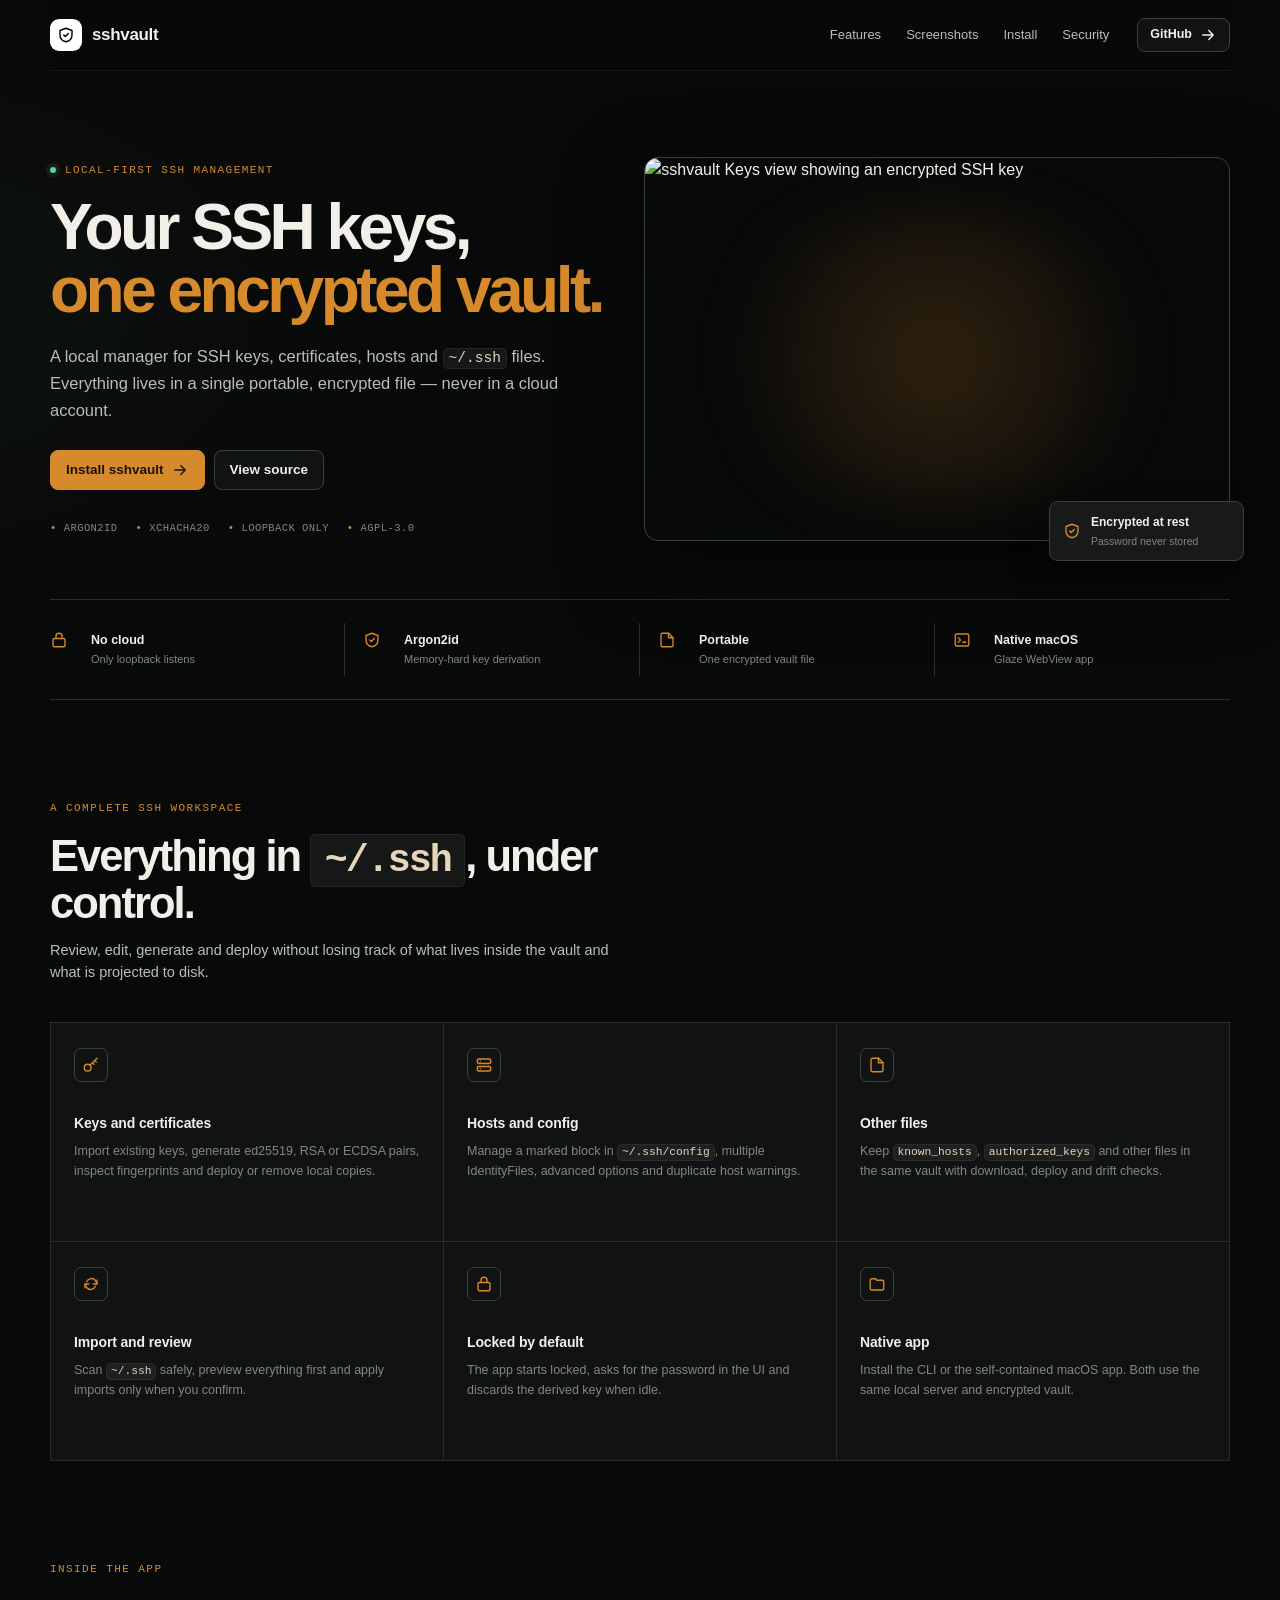
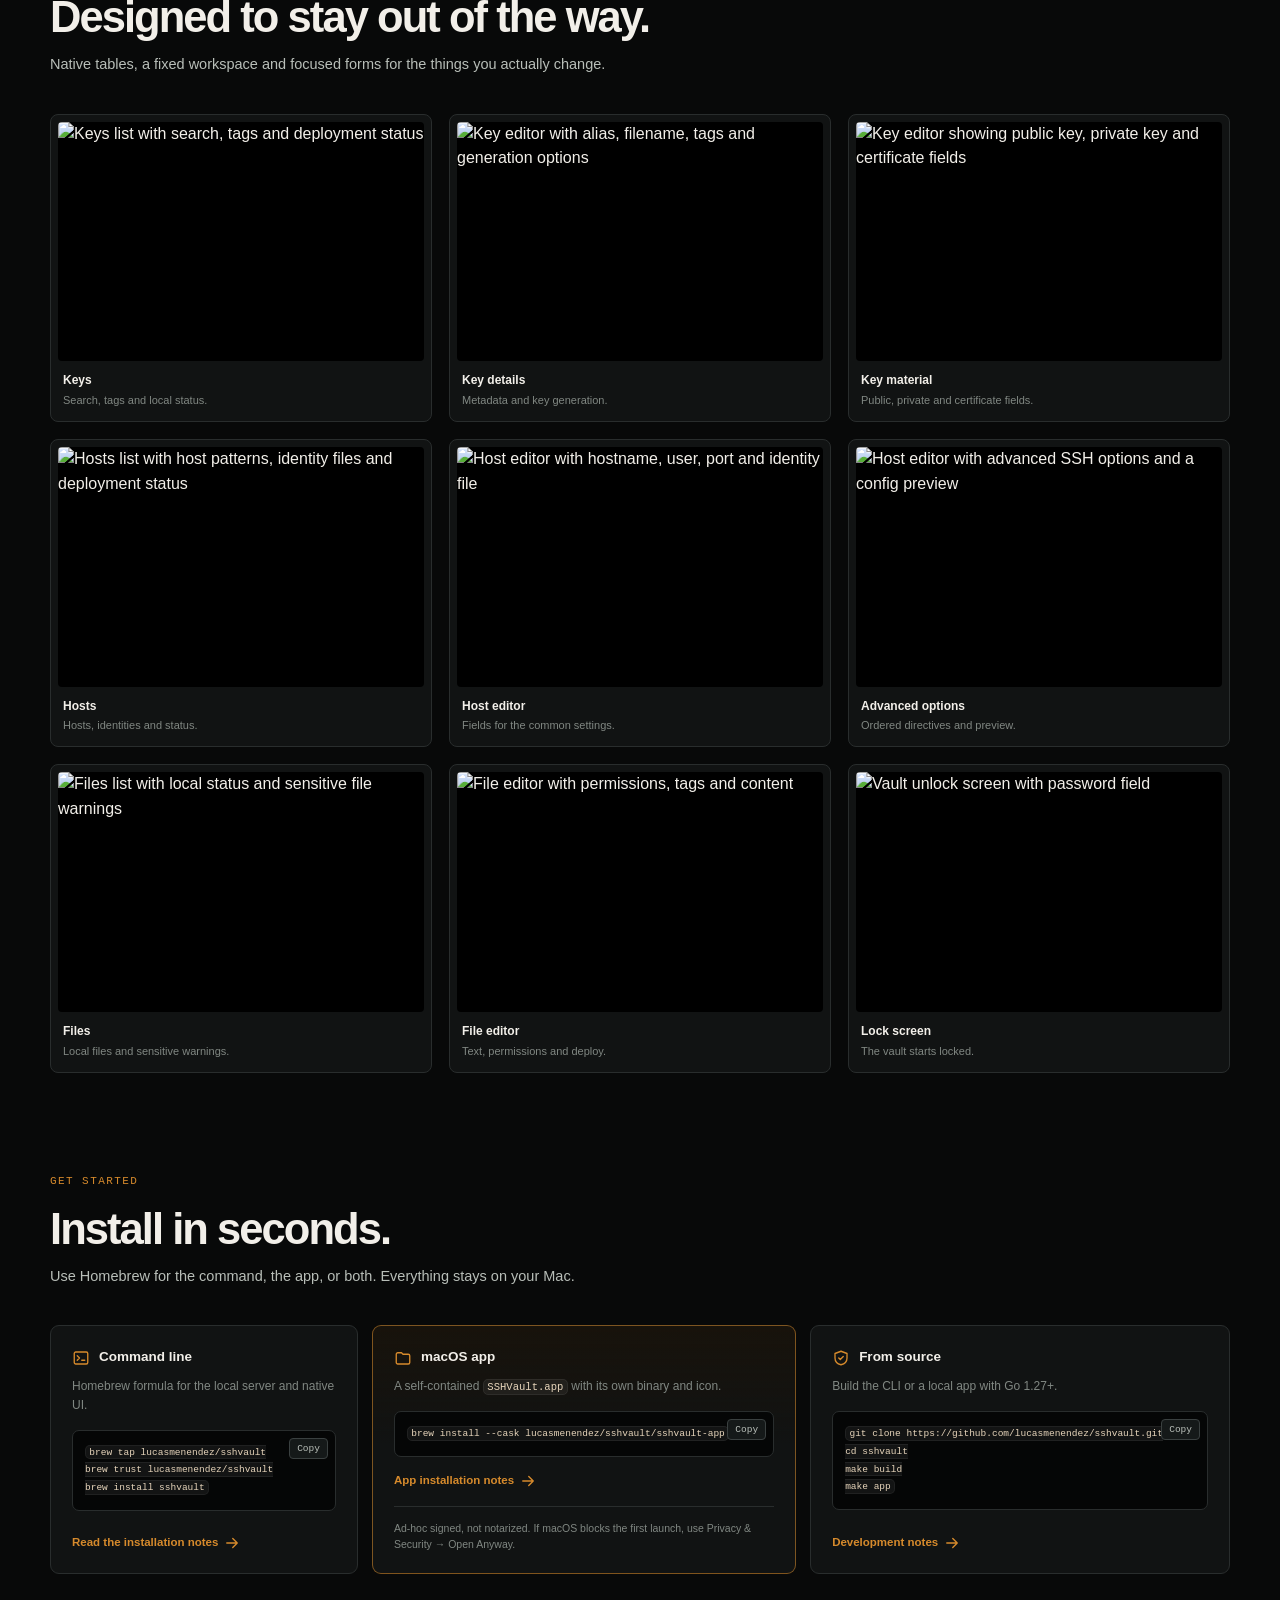
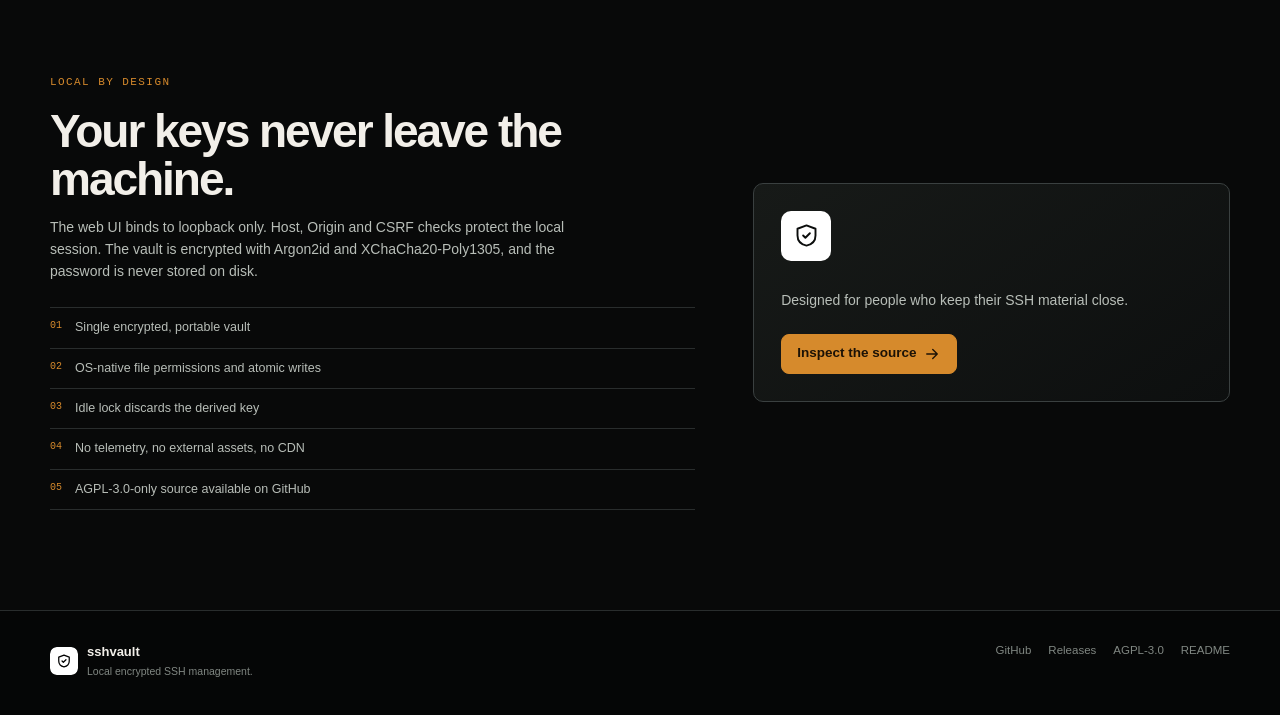
==== site/index.html @ a463d426 "Add landing page, screenshots, and sidebar vault path" ====
<!doctype html>
<html lang="en">
<head>
  <meta charset="utf-8">
  <meta name="viewport" content="width=device-width, initial-scale=1">
  <meta name="color-scheme" content="dark">
  <title>sshvault — a local encrypted vault for SSH</title>
  <meta name="description" content="A local-first, encrypted vault for SSH keys, certificates, hosts and files. Native macOS app and Homebrew install.">
  <meta property="og:title" content="sshvault — a local encrypted vault for SSH">
  <meta property="og:description" content="Keep SSH keys, certificates, hosts and ~/.ssh files in one encrypted, portable vault.">
  <meta property="og:type" content="website">
  <meta property="og:url" content="https://lucasmenendez.github.io/sshvault/">
  <meta property="og:image" content="https://lucasmenendez.github.io/sshvault/assets/screenshots/keys-list.png">
  <link rel="icon" href="favicon.svg" type="image/svg+xml">
  <link rel="stylesheet" href="styles.css">
  <script src="main.js" defer></script>
</head>
<body>
  <svg class="sprite" aria-hidden="true">
    <symbol id="i-shield" viewBox="0 0 24 24"><path d="M12 3 4 6v6c0 5 3.4 8 8 9 4.6-1 8-4 8-9V6z"/><path d="m9 12 2 2 4-4"/></symbol>
    <symbol id="i-key" viewBox="0 0 24 24"><circle cx="7.5" cy="15.5" r="4.5"/><path d="M10.7 12.3 20 3m-3 3 2 2m-5 1 2 2"/></symbol>
    <symbol id="i-server" viewBox="0 0 24 24"><rect x="3" y="4" width="18" height="6" rx="2"/><rect x="3" y="14" width="18" height="6" rx="2"/><path d="M7 7h.01M7 17h.01"/></symbol>
    <symbol id="i-file" viewBox="0 0 24 24"><path d="M14 3H6a2 2 0 0 0-2 2v14a2 2 0 0 0 2 2h12a2 2 0 0 0 2-2V9z"/><path d="M14 3v6h6"/></symbol>
    <symbol id="i-lock" viewBox="0 0 24 24"><rect x="4" y="10" width="16" height="11" rx="2"/><path d="M8 10V7a4 4 0 0 1 8 0v3"/></symbol>
    <symbol id="i-refresh" viewBox="0 0 24 24"><path d="M20 7v5h-5"/><path d="M4 17v-5h5"/><path d="M6.1 9a7 7 0 0 1 11.6-2L20 12M4 12l2.3 5a7 7 0 0 0 11.6-2"/></symbol>
    <symbol id="i-terminal" viewBox="0 0 24 24"><rect x="3" y="4" width="18" height="16" rx="2"/><path d="m7 9 3 3-3 3M13 15h4"/></symbol>
    <symbol id="i-folder" viewBox="0 0 24 24"><path d="M3 7a2 2 0 0 1 2-2h5l2 2h7a2 2 0 0 1 2 2v9a2 2 0 0 1-2 2H5a2 2 0 0 1-2-2z"/></symbol>
    <symbol id="i-arrow" viewBox="0 0 24 24"><path d="M5 12h14m-6-6 6 6-6 6"/></symbol>
  </svg>

  <header class="topbar">
    <a class="brand" href="./" aria-label="sshvault home">
      <img src="assets/logo.svg" width="32" height="32" alt="">
      <span>sshvault</span>
    </a>
    <nav aria-label="Main navigation">
      <a href="#features">Features</a>
      <a href="#screenshots">Screenshots</a>
      <a href="#install">Install</a>
      <a href="#security">Security</a>
    </nav>
    <a class="button small" href="https://github.com/lucasmenendez/sshvault">GitHub <svg class="icon" aria-hidden="true"><use href="#i-arrow"/></svg></a>
  </header>

  <main>
    <section class="hero">
      <div class="hero-copy">
        <p class="eyebrow"><span class="pulse"></span> Local-first SSH management</p>
        <h1>Your SSH keys,<br><em>one encrypted vault.</em></h1>
        <p class="lede">A local manager for SSH keys, certificates, hosts and <code>~/.ssh</code> files. Everything lives in a single portable, encrypted file — never in a cloud account.</p>
        <div class="actions">
          <a class="button primary" href="#install">Install sshvault <svg class="icon" aria-hidden="true"><use href="#i-arrow"/></svg></a>
          <a class="button" href="https://github.com/lucasmenendez/sshvault">View source</a>
        </div>
        <ul class="hero-facts" aria-label="Highlights">
          <li>Argon2id</li>
          <li>XChaCha20</li>
          <li>Loopback only</li>
          <li>AGPL-3.0</li>
        </ul>
      </div>
      <div class="hero-visual">
        <div class="glow"></div>
        <img class="screenshot" src="assets/screenshots/keys-list.png" width="1600" height="1048" alt="sshvault Keys view showing an encrypted SSH key">
        <div class="floating-card">
          <svg class="icon" aria-hidden="true"><use href="#i-shield"/></svg>
          <div>
            <strong>Encrypted at rest</strong>
            <span>Password never stored</span>
          </div>
        </div>
      </div>
    </section>

    <section class="trust" aria-label="Technical highlights">
      <div><span class="trust-icon"><svg class="icon" aria-hidden="true"><use href="#i-lock"/></svg></span><strong>No cloud</strong><span>Only loopback listens</span></div>
      <div><span class="trust-icon"><svg class="icon" aria-hidden="true"><use href="#i-shield"/></svg></span><strong>Argon2id</strong><span>Memory-hard key derivation</span></div>
      <div><span class="trust-icon"><svg class="icon" aria-hidden="true"><use href="#i-file"/></svg></span><strong>Portable</strong><span>One encrypted vault file</span></div>
      <div><span class="trust-icon"><svg class="icon" aria-hidden="true"><use href="#i-terminal"/></svg></span><strong>Native macOS</strong><span>Glaze WebView app</span></div>
    </section>

    <section id="features" class="section">
      <div class="section-head">
        <p class="eyebrow">A complete SSH workspace</p>
        <h2>Everything in <code>~/.ssh</code>, under control.</h2>
        <p>Review, edit, generate and deploy without losing track of what lives inside the vault and what is projected to disk.</p>
      </div>
      <div class="feature-grid">
        <article class="feature">
          <span class="feature-icon"><svg class="icon" aria-hidden="true"><use href="#i-key"/></svg></span>
          <h3>Keys and certificates</h3>
          <p>Import existing keys, generate ed25519, RSA or ECDSA pairs, inspect fingerprints and deploy or remove local copies.</p>
        </article>
        <article class="feature">
          <span class="feature-icon"><svg class="icon" aria-hidden="true"><use href="#i-server"/></svg></span>
          <h3>Hosts and config</h3>
          <p>Manage a marked block in <code>~/.ssh/config</code>, multiple IdentityFiles, advanced options and duplicate host warnings.</p>
        </article>
        <article class="feature">
          <span class="feature-icon"><svg class="icon" aria-hidden="true"><use href="#i-file"/></svg></span>
          <h3>Other files</h3>
          <p>Keep <code>known_hosts</code>, <code>authorized_keys</code> and other files in the same vault with download, deploy and drift checks.</p>
        </article>
        <article class="feature">
          <span class="feature-icon"><svg class="icon" aria-hidden="true"><use href="#i-refresh"/></svg></span>
          <h3>Import and review</h3>
          <p>Scan <code>~/.ssh</code> safely, preview everything first and apply imports only when you confirm.</p>
        </article>
        <article class="feature">
          <span class="feature-icon"><svg class="icon" aria-hidden="true"><use href="#i-lock"/></svg></span>
          <h3>Locked by default</h3>
          <p>The app starts locked, asks for the password in the UI and discards the derived key when idle.</p>
        </article>
        <article class="feature">
          <span class="feature-icon"><svg class="icon" aria-hidden="true"><use href="#i-folder"/></svg></span>
          <h3>Native app</h3>
          <p>Install the CLI or the self-contained macOS app. Both use the same local server and encrypted vault.</p>
        </article>
      </div>
    </section>

    <section id="screenshots" class="section">
      <div class="section-head">
        <p class="eyebrow">Inside the app</p>
        <h2>Designed to stay out of the way.</h2>
        <p>Native tables, a fixed workspace and focused forms for the things you actually change.</p>
      </div>
      <div class="gallery">
        <figure>
          <img src="assets/screenshots/keys-list.png" width="1600" height="1048" loading="lazy" decoding="async" alt="Keys list with search, tags and deployment status">
          <figcaption><strong>Keys</strong><span>Search, tags and local status.</span></figcaption>
        </figure>
        <figure>
          <img src="assets/screenshots/key-modal-1.png" width="1600" height="1048" loading="lazy" decoding="async" alt="Key editor with alias, filename, tags and generation options">
          <figcaption><strong>Key details</strong><span>Metadata and key generation.</span></figcaption>
        </figure>
        <figure>
          <img src="assets/screenshots/key-modal-2.png" width="1600" height="1048" loading="lazy" decoding="async" alt="Key editor showing public key, private key and certificate fields">
          <figcaption><strong>Key material</strong><span>Public, private and certificate fields.</span></figcaption>
        </figure>
        <figure>
          <img src="assets/screenshots/hosts-list.png" width="1600" height="1048" loading="lazy" decoding="async" alt="Hosts list with host patterns, identity files and deployment status">
          <figcaption><strong>Hosts</strong><span>Hosts, identities and status.</span></figcaption>
        </figure>
        <figure>
          <img src="assets/screenshots/host-modal-1.png" width="1600" height="1048" loading="lazy" decoding="async" alt="Host editor with hostname, user, port and identity file">
          <figcaption><strong>Host editor</strong><span>Fields for the common settings.</span></figcaption>
        </figure>
        <figure>
          <img src="assets/screenshots/host-modal-2.png" width="1600" height="1048" loading="lazy" decoding="async" alt="Host editor with advanced SSH options and a config preview">
          <figcaption><strong>Advanced options</strong><span>Ordered directives and preview.</span></figcaption>
        </figure>
        <figure>
          <img src="assets/screenshots/file-list.png" width="1600" height="1048" loading="lazy" decoding="async" alt="Files list with local status and sensitive file warnings">
          <figcaption><strong>Files</strong><span>Local files and sensitive warnings.</span></figcaption>
        </figure>
        <figure>
          <img src="assets/screenshots/file-modal.png" width="1600" height="1048" loading="lazy" decoding="async" alt="File editor with permissions, tags and content">
          <figcaption><strong>File editor</strong><span>Text, permissions and deploy.</span></figcaption>
        </figure>
        <figure>
          <img src="assets/screenshots/vault-unlock.png" width="1600" height="1048" loading="lazy" decoding="async" alt="Vault unlock screen with password field">
          <figcaption><strong>Lock screen</strong><span>The vault starts locked.</span></figcaption>
        </figure>
      </div>
    </section>

    <section id="install" class="section install">
      <div class="section-head">
        <p class="eyebrow">Get started</p>
        <h2>Install in seconds.</h2>
        <p>Use Homebrew for the command, the app, or both. Everything stays on your Mac.</p>
      </div>
      <div class="install-grid">
        <article class="install-card">
          <div class="install-head"><svg class="icon" aria-hidden="true"><use href="#i-terminal"/></svg><h3>Command line</h3></div>
          <p>Homebrew formula for the local server and native UI.</p>
          <div class="command">
            <pre><code id="cli-install">brew tap lucasmenendez/sshvault
brew trust lucasmenendez/sshvault
brew install sshvault</code></pre>
            <button class="copy" type="button" data-copy="#cli-install" aria-label="Copy command-line installation commands">Copy</button>
          </div>
          <a class="text-link" href="https://github.com/lucasmenendez/sshvault#installation">Read the installation notes <svg class="icon" aria-hidden="true"><use href="#i-arrow"/></svg></a>
        </article>
        <article class="install-card featured">
          <div class="install-head"><svg class="icon" aria-hidden="true"><use href="#i-folder"/></svg><h3>macOS app</h3></div>
          <p>A self-contained <code>SSHVault.app</code> with its own binary and icon.</p>
          <div class="command">
            <pre><code id="app-install">brew install --cask lucasmenendez/sshvault/sshvault-app</code></pre>
            <button class="copy" type="button" data-copy="#app-install" aria-label="Copy app installation command">Copy</button>
          </div>
          <a class="text-link" href="https://github.com/lucasmenendez/sshvault#macos-app">App installation notes <svg class="icon" aria-hidden="true"><use href="#i-arrow"/></svg></a>
          <p class="note">Ad-hoc signed, not notarized. If macOS blocks the first launch, use Privacy &amp; Security → Open Anyway.</p>
        </article>
        <article class="install-card">
          <div class="install-head"><svg class="icon" aria-hidden="true"><use href="#i-shield"/></svg><h3>From source</h3></div>
          <p>Build the CLI or a local app with Go 1.27+.</p>
          <div class="command">
            <pre><code id="source-install">git clone https://github.com/lucasmenendez/sshvault.git
cd sshvault
make build
make app</code></pre>
            <button class="copy" type="button" data-copy="#source-install" aria-label="Copy source build commands">Copy</button>
          </div>
          <a class="text-link" href="https://github.com/lucasmenendez/sshvault#development">Development notes <svg class="icon" aria-hidden="true"><use href="#i-arrow"/></svg></a>
        </article>
      </div>
    </section>

    <section id="security" class="section security">
      <div class="security-copy">
        <p class="eyebrow">Local by design</p>
        <h2>Your keys never leave the machine.</h2>
        <p>The web UI binds to loopback only. Host, Origin and CSRF checks protect the local session. The vault is encrypted with Argon2id and XChaCha20-Poly1305, and the password is never stored on disk.</p>
        <ul class="check-list">
          <li><span>01</span>Single encrypted, portable vault</li>
          <li><span>02</span>OS-native file permissions and atomic writes</li>
          <li><span>03</span>Idle lock discards the derived key</li>
          <li><span>04</span>No telemetry, no external assets, no CDN</li>
          <li><span>05</span>AGPL-3.0-only source available on GitHub</li>
        </ul>
      </div>
      <div class="security-card">
        <div class="security-mark"><svg class="icon" aria-hidden="true"><use href="#i-shield"/></svg></div>
        <p>Designed for people who keep their SSH material close.</p>
        <a class="button primary" href="https://github.com/lucasmenendez/sshvault">Inspect the source <svg class="icon" aria-hidden="true"><use href="#i-arrow"/></svg></a>
      </div>
    </section>
  </main>

  <footer>
    <div class="footer-inner">
      <div class="footer-brand">
        <img src="assets/logo.svg" width="28" height="28" alt="">
        <span>sshvault</span>
        <small>Local encrypted SSH management.</small>
      </div>
      <div class="footer-links">
        <a href="https://github.com/lucasmenendez/sshvault">GitHub</a>
        <a href="https://github.com/lucasmenendez/sshvault/releases">Releases</a>
        <a href="https://github.com/lucasmenendez/sshvault/blob/main/LICENSE">AGPL-3.0</a>
        <a href="https://github.com/lucasmenendez/sshvault#readme">README</a>
      </div>
    </div>
  </footer>
</body>
</html>
---- site/styles.css ----
:root {
  --bg: #080909;
  --bg-deep: #050606;
  --surface: #111313;
  --surface-2: #171a1a;
  --border: #292d2d;
  --border-strong: #3a4040;
  --text: #f2efe9;
  --text-2: #b8beb8;
  --text-3: #808782;
  --amber: #d68a2c;
  --amber-soft: rgba(214, 138, 44, 0.12);
  --green: #6dcc96;
  --mono: "SFMono-Regular", "SF Mono", Menlo, Consolas, monospace;
  --sans: -apple-system, BlinkMacSystemFont, "SF Pro Display", "Segoe UI", sans-serif;
  --max: 1180px;
}

* { box-sizing: border-box; }
html { scroll-behavior: smooth; background: var(--bg); }
body {
  margin: 0;
  min-width: 320px;
  background:
    radial-gradient(900px 520px at 82% -10%, rgba(214, 138, 44, 0.10), transparent 65%),
    radial-gradient(800px 480px at -10% 8%, rgba(109, 204, 150, 0.05), transparent 65%),
    var(--bg);
  color: var(--text);
  font-family: var(--sans);
  font-size: 16px;
  line-height: 1.55;
  -webkit-font-smoothing: antialiased;
}
::selection { background: var(--amber); color: #1a1005; }
a { color: inherit; }
img { display: block; max-width: 100%; }
code, pre { font-family: var(--mono); }
code {
  font-size: 0.88em;
  color: #e7d5bb;
  background: rgba(255, 255, 255, 0.055);
  border: 1px solid rgba(255, 255, 255, 0.06);
  padding: 0.1em 0.35em;
  border-radius: 5px;
}
.sprite { position: absolute; width: 0; height: 0; overflow: hidden; }
.icon {
  width: 18px;
  height: 18px;
  flex: 0 0 auto;
  fill: none;
  stroke: currentColor;
  stroke-width: 1.8;
  stroke-linecap: round;
  stroke-linejoin: round;
}

.topbar {
  position: sticky;
  top: 0;
  z-index: 20;
  width: min(var(--max), calc(100% - 40px));
  margin: 0 auto;
  padding: 18px 0;
  display: flex;
  align-items: center;
  gap: 28px;
  background: color-mix(in srgb, var(--bg) 88%, transparent);
  backdrop-filter: blur(18px);
  border-bottom: 1px solid rgba(255, 255, 255, 0.06);
}
.brand {
  display: inline-flex;
  align-items: center;
  gap: 10px;
  color: var(--text);
  text-decoration: none;
  font-weight: 660;
  letter-spacing: -0.02em;
  font-size: 17px;
}
.brand img { border-radius: 9px; }
.topbar nav {
  display: flex;
  align-items: center;
  gap: 25px;
  margin-left: auto;
}
.topbar nav a {
  color: var(--text-2);
  text-decoration: none;
  font-size: 13px;
  transition: color 150ms ease;
}
.topbar nav a:hover { color: var(--text); }

.button {
  display: inline-flex;
  align-items: center;
  justify-content: center;
  gap: 7px;
  min-height: 40px;
  padding: 0 15px;
  border: 1px solid var(--border-strong);
  border-radius: 8px;
  background: var(--surface);
  color: var(--text);
  text-decoration: none;
  font-size: 13.5px;
  font-weight: 600;
  transition: border-color 150ms ease, background 150ms ease, transform 150ms ease;
}
.button:hover { border-color: var(--amber); background: var(--surface-2); transform: translateY(-1px); }
.button.primary { background: var(--amber); border-color: var(--amber); color: #1c1206; }
.button.primary:hover { background: #e09a43; border-color: #e09a43; }
.button.small { min-height: 34px; padding: 0 12px; font-size: 12.5px; }

.hero {
  width: min(var(--max), calc(100% - 40px));
  margin: 0 auto;
  padding: 86px 0 58px;
  display: grid;
  grid-template-columns: minmax(0, 1fr) minmax(0, 1.08fr);
  gap: 52px;
  align-items: center;
}
.eyebrow {
  display: flex;
  align-items: center;
  gap: 9px;
  margin: 0 0 17px;
  color: var(--amber);
  font-family: var(--mono);
  font-size: 11px;
  letter-spacing: 0.13em;
  text-transform: uppercase;
}
.pulse {
  width: 6px;
  height: 6px;
  border-radius: 50%;
  background: var(--green);
  box-shadow: 0 0 0 4px rgba(109, 204, 150, 0.09);
}
h1, h2, h3, p { margin-top: 0; }
.hero h1 {
  margin: 0 0 22px;
  font-size: clamp(46px, 5vw, 72px);
  line-height: 0.98;
  letter-spacing: -0.055em;
  font-weight: 650;
}
.hero h1 em {
  color: var(--amber);
  font-style: normal;
  white-space: nowrap;
}
.lede {
  max-width: 510px;
  margin-bottom: 27px;
  color: var(--text-2);
  font-size: 16.5px;
  line-height: 1.6;
}
.actions { display: flex; flex-wrap: wrap; gap: 9px; }
.hero-facts {
  display: flex;
  flex-wrap: wrap;
  gap: 8px 18px;
  margin: 30px 0 0;
  padding: 0;
  list-style: none;
  color: var(--text-3);
  font-family: var(--mono);
  font-size: 10.5px;
  letter-spacing: 0.04em;
  text-transform: uppercase;
}
.hero-facts li::before { content: "•"; color: var(--amber); margin-right: 7px; }
.hero-visual { position: relative; min-width: 0; }
.hero-visual .glow {
  position: absolute;
  inset: 12% 3% 8%;
  border-radius: 50%;
  background: radial-gradient(circle, rgba(214, 138, 44, 0.20), transparent 68%);
  filter: blur(28px);
}
.screenshot {
  position: relative;
  width: 100%;
  height: auto;
  border: 1px solid var(--border-strong);
  border-radius: 14px;
  box-shadow: 0 28px 80px rgba(0, 0, 0, 0.55);
}
.floating-card {
  position: absolute;
  right: -14px;
  bottom: -20px;
  display: flex;
  align-items: center;
  gap: 10px;
  min-width: 195px;
  padding: 11px 13px;
  background: #171a19;
  border: 1px solid var(--border-strong);
  border-radius: 9px;
  box-shadow: 0 18px 38px rgba(0, 0, 0, 0.35);
  color: var(--amber);
}
.floating-card div { display: flex; flex-direction: column; gap: 1px; }
.floating-card strong { color: var(--text); font-size: 12px; }
.floating-card span { color: var(--text-3); font-size: 10.5px; }

.trust {
  width: min(var(--max), calc(100% - 40px));
  margin: 0 auto;
  padding: 23px 0;
  display: grid;
  grid-template-columns: repeat(4, 1fr);
  border-top: 1px solid var(--border);
  border-bottom: 1px solid var(--border);
}
.trust > div {
  display: grid;
  grid-template-columns: 30px 1fr;
  column-gap: 11px;
  padding: 8px 18px;
  border-right: 1px solid var(--border);
}
.trust > div:first-child { padding-left: 0; }
.trust > div:last-child { border-right: 0; }
.trust-icon { grid-row: span 2; color: var(--amber); }
.trust strong { font-size: 12.5px; }
.trust span:last-child { color: var(--text-3); font-size: 11px; }

.section {
  width: min(var(--max), calc(100% - 40px));
  margin: 0 auto;
  padding: 100px 0 0;
}
.section-head { max-width: 690px; margin-bottom: 38px; }
.section-head h2 {
  margin: 0 0 13px;
  font-size: clamp(30px, 3.4vw, 47px);
  line-height: 1.04;
  letter-spacing: -0.045em;
  font-weight: 630;
}
.section-head > p:last-child { margin: 0; color: var(--text-2); max-width: 570px; font-size: 14.5px; }

.feature-grid {
  display: grid;
  grid-template-columns: repeat(3, 1fr);
  gap: 1px;
  background: var(--border);
  border: 1px solid var(--border);
}
.feature {
  min-height: 218px;
  padding: 25px 23px;
  background: var(--surface);
}
.feature:hover { background: #151817; }
.feature-icon {
  display: grid;
  place-items: center;
  width: 34px;
  height: 34px;
  margin-bottom: 31px;
  border: 1px solid var(--border-strong);
  border-radius: 7px;
  color: var(--amber);
}
.feature h3 { margin: 0 0 8px; font-size: 14px; letter-spacing: -0.01em; }
.feature p { margin: 0; color: var(--text-3); font-size: 12.5px; line-height: 1.55; }
.feature code { font-size: 0.9em; }

.gallery {
  display: grid;
  grid-template-columns: repeat(3, 1fr);
  gap: 17px;
}
.gallery figure {
  margin: 0;
  padding: 7px;
  background: var(--surface);
  border: 1px solid var(--border);
  border-radius: 8px;
}
.gallery img {
  width: 100%;
  height: auto;
  border-radius: 4px;
  background: #000;
}
.gallery figcaption {
  display: flex;
  flex-direction: column;
  gap: 2px;
  padding: 10px 5px 5px;
}
.gallery strong { color: var(--text); font-size: 12px; }
.gallery span { color: var(--text-3); font-size: 11px; }

.install-grid {
  display: grid;
  grid-template-columns: repeat(3, 1fr);
  gap: 14px;
}
.install-card {
  display: flex;
  flex-direction: column;
  padding: 21px;
  background: var(--surface);
  border: 1px solid var(--border);
  border-radius: 9px;
}
.install-card.featured { border-color: rgba(214, 138, 44, 0.55); background: linear-gradient(180deg, rgba(214, 138, 44, 0.08), var(--surface) 48%); }
.install-head { display: flex; align-items: center; gap: 9px; margin-bottom: 9px; color: var(--amber); }
.install-head h3 { margin: 0; color: var(--text); font-size: 13.5px; }
.install-card > p { color: var(--text-3); font-size: 12px; line-height: 1.55; }
.command { position: relative; margin: 3px 0 15px; border: 1px solid var(--border); border-radius: 7px; background: var(--bg-deep); overflow: hidden; }
.command pre { margin: 0; padding: 13px 44px 13px 12px; overflow-x: auto; color: #d8d4c9; font-size: 10.8px; line-height: 1.65; }
.copy {
  position: absolute;
  top: 7px;
  right: 7px;
  padding: 4px 7px;
  border: 1px solid var(--border-strong);
  border-radius: 4px;
  background: #151919;
  color: var(--text-2);
  font-family: var(--mono);
  font-size: 9.5px;
  cursor: pointer;
}
.copy:hover, .copy.copied { border-color: var(--amber); color: var(--amber); }
.text-link {
  display: inline-flex;
  align-items: center;
  gap: 5px;
  margin-top: auto;
  color: var(--amber);
  text-decoration: none;
  font-size: 11.5px;
  font-weight: 600;
}
.text-link:hover { color: #eead60; }
.note { margin: 16px 0 0 !important; padding-top: 13px; border-top: 1px solid var(--border); color: var(--text-3) !important; font-size: 10.5px !important; }

.security {
  display: grid;
  grid-template-columns: 1.15fr 0.85fr;
  gap: 58px;
  align-items: center;
  padding-bottom: 100px;
}
.security-copy p:not(.eyebrow) { max-width: 560px; color: var(--text-2); font-size: 14px; }
.security-copy h2 { margin: 0 0 14px; font-size: clamp(30px, 3.6vw, 48px); line-height: 1.03; letter-spacing: -0.045em; }
.check-list { padding: 0; margin: 25px 0 0; list-style: none; border-top: 1px solid var(--border); }
.check-list li { display: flex; gap: 13px; padding: 10px 0; border-bottom: 1px solid var(--border); color: var(--text-2); font-size: 12.5px; }
.check-list li span { color: var(--amber); font-family: var(--mono); font-size: 10px; }
.security-card {
  padding: 27px;
  border: 1px solid var(--border-strong);
  border-radius: 10px;
  background: linear-gradient(145deg, #171a18, #0d0f0f);
}
.security-mark { display: grid; place-items: center; width: 50px; height: 50px; margin-bottom: 29px; border-radius: 10px; background: #fff; color: #0b0d0c; }
.security-mark .icon { width: 27px; height: 27px; stroke-width: 1.7; }
.security-card p { margin: 0 0 22px; color: var(--text-2); font-size: 14px; }

footer { border-top: 1px solid var(--border); background: var(--bg-deep); }
.footer-inner {
  width: min(var(--max), calc(100% - 40px));
  margin: 0 auto;
  padding: 31px 0 37px;
  display: flex;
  justify-content: space-between;
  align-items: flex-start;
  gap: 24px;
}
.footer-brand { display: grid; grid-template-columns: 28px auto; gap: 1px 9px; align-items: center; }
.footer-brand img { grid-row: span 2; border-radius: 7px; }
.footer-brand span { font-size: 13px; font-weight: 650; }
.footer-brand small { color: var(--text-3); font-size: 10.5px; }
.footer-links { display: flex; flex-wrap: wrap; gap: 17px; }
.footer-links a { color: var(--text-3); text-decoration: none; font-size: 11.5px; }
.footer-links a:hover { color: var(--amber); }

@media (max-width: 1020px) {
  .hero { grid-template-columns: 1fr; gap: 36px; padding-top: 62px; }
  .hero-copy { max-width: 760px; }
  .hero h1 em { white-space: normal; }
  .hero-visual { max-width: 800px; }
  .floating-card { right: 14px; }
  .feature-grid { grid-template-columns: repeat(2, 1fr); }
  .gallery { grid-template-columns: repeat(2, 1fr); }
  .install-grid { grid-template-columns: 1fr; max-width: 680px; }
  .install-card { min-height: 0; }
  .security { grid-template-columns: 1fr; gap: 34px; }
  .trust { grid-template-columns: repeat(2, 1fr); }
  .trust > div:nth-child(2) { border-right: 0; }
  .trust > div:nth-child(-n+2) { border-bottom: 1px solid var(--border); padding-bottom: 18px; margin-bottom: 13px; }
  .trust > div:nth-child(3) { padding-left: 0; }
}
@media (max-width: 700px) {
  .topbar { width: calc(100% - 28px); gap: 14px; padding: 13px 0; }
  .topbar nav { display: none; }
  .topbar .button { margin-left: auto; }
  .hero, .trust, .section, .footer-inner { width: calc(100% - 28px); }
  .hero { padding-top: 52px; padding-bottom: 34px; }
  .hero h1 { font-size: clamp(42px, 12vw, 60px); }
  .lede { font-size: 14.5px; }
  .screenshot { border-radius: 9px; }
  .floating-card { position: relative; right: auto; bottom: auto; display: inline-flex; margin-top: 12px; }
  .trust { grid-template-columns: 1fr 1fr; }
  .trust > div { padding: 11px 9px; }
  .trust > div:first-child { padding-left: 0; }
  .trust > div:nth-child(2) { padding-right: 0; }
  .trust > div:nth-child(3), .trust > div:nth-child(4) { border-bottom: 0; }
  .section { padding-top: 67px; }
  .section-head { margin-bottom: 27px; }
  .feature-grid, .gallery { grid-template-columns: 1fr; }
  .feature { min-height: 0; padding: 21px; }
  .feature-icon { margin-bottom: 22px; }
  .gallery { gap: 12px; }
  .security { padding-bottom: 70px; }
  .footer-inner { flex-direction: column; }
  .footer-links { gap: 13px; }
}
@media (prefers-reduced-motion: reduce) {
  *, *::before, *::after { scroll-behavior: auto !important; transition-duration: 0.001ms !important; }
}
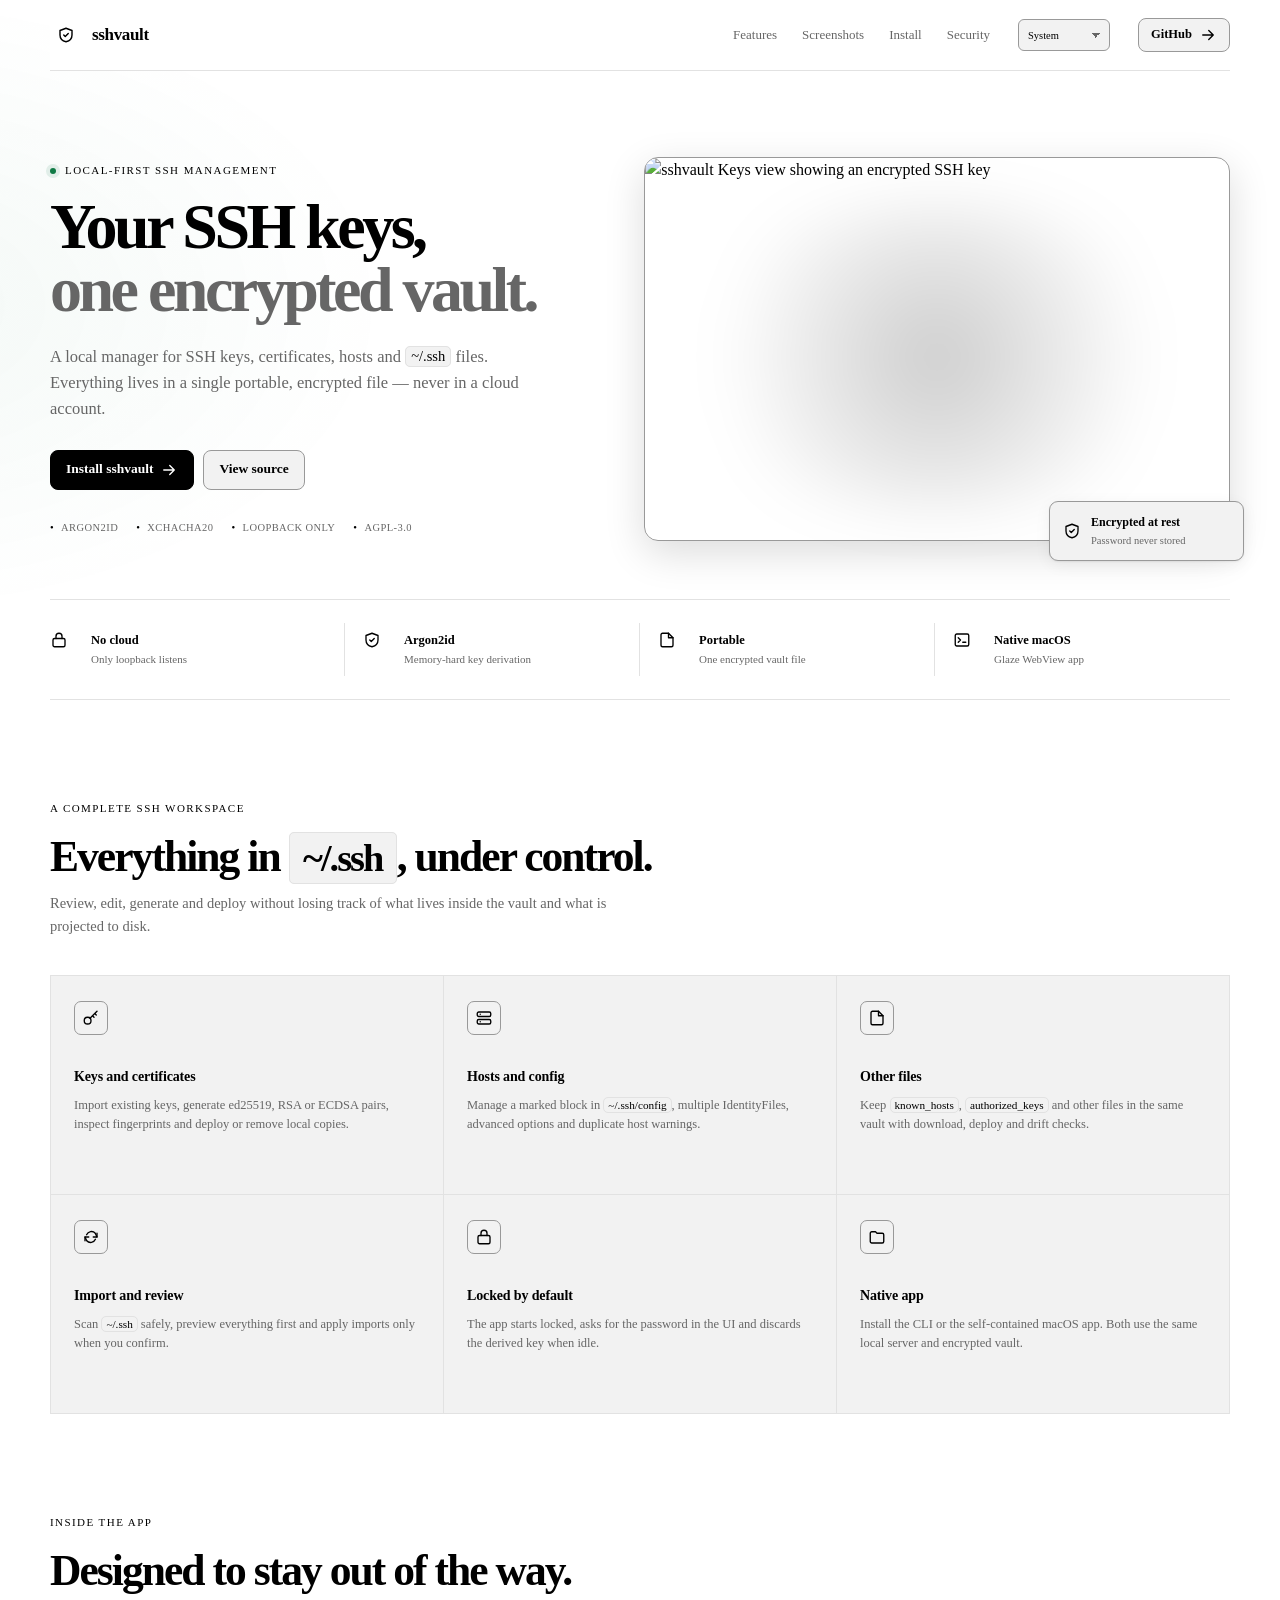
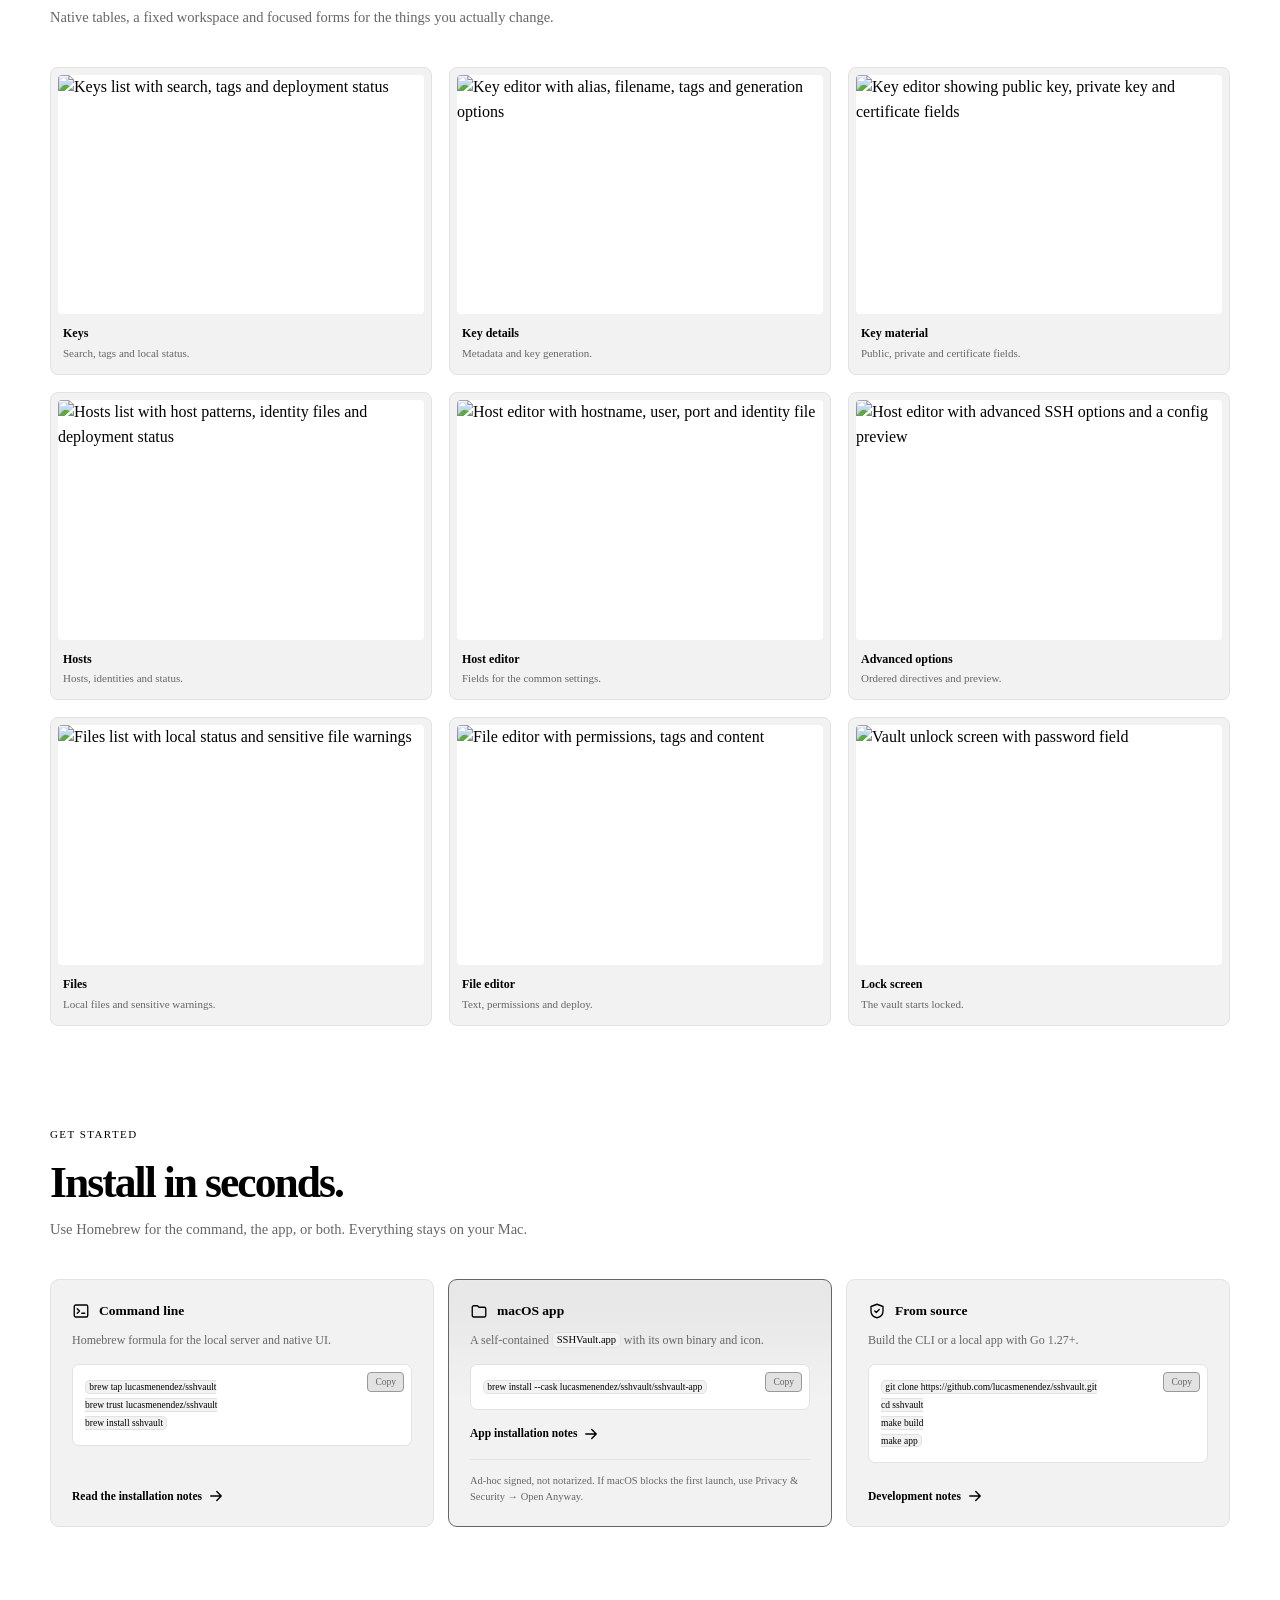
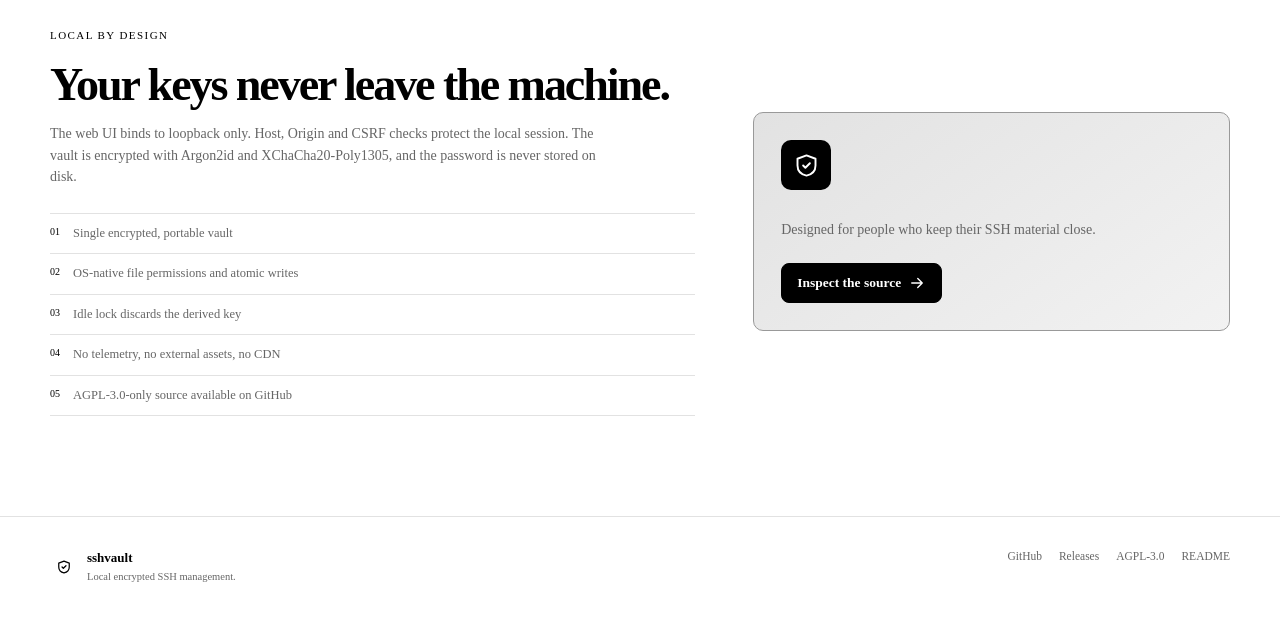
==== commit 05016e02: "Use the Sumi.css app theme on the landing page" ====
--- a/site/index.html
+++ b/site/index.html
@@ -3,7 +3,7 @@
 <head>
   <meta charset="utf-8">
   <meta name="viewport" content="width=device-width, initial-scale=1">
-  <meta name="color-scheme" content="dark">
+  <meta name="color-scheme" content="light dark">
   <title>sshvault — a local encrypted vault for SSH</title>
   <meta name="description" content="A local-first, encrypted vault for SSH keys, certificates, hosts and files. Native macOS app and Homebrew install.">
   <meta property="og:title" content="sshvault — a local encrypted vault for SSH">
@@ -12,6 +12,7 @@
   <meta property="og:url" content="https://lucasmenendez.github.io/sshvault/">
   <meta property="og:image" content="https://lucasmenendez.github.io/sshvault/assets/screenshots/keys-list.png">
   <link rel="icon" href="favicon.svg" type="image/svg+xml">
+  <link rel="stylesheet" href="assets/sumi.css">
   <link rel="stylesheet" href="styles.css">
   <script src="main.js" defer></script>
 </head>
@@ -39,6 +40,14 @@
       <a href="#install">Install</a>
       <a href="#security">Security</a>
     </nav>
+    <label class="theme-control">
+      <span class="sr-only">Theme</span>
+      <select id="theme-select" aria-label="Theme">
+        <option value="">System</option>
+        <option value="light">Light</option>
+        <option value="dark">Dark</option>
+      </select>
+    </label>
     <a class="button small" href="https://github.com/lucasmenendez/sshvault">GitHub <svg class="icon" aria-hidden="true"><use href="#i-arrow"/></svg></a>
   </header>
 
--- a/site/styles.css
+++ b/site/styles.css
@@ -1,29 +1,105 @@
+/* Sumi.css theme: owner-provided dark palette + a legible light inverse. */
+:root,
+:root[data-theme="light"] {
+  --s-primary: #000;
+  --s-secondary: #777;
+  --s-radius: 0rem;
+  --s-font-size: 100%;
+  --s-bg: #fff;
+  --s-surface: #e2e2e2;
+  --s-border: var(--s-surface);
+  --s-code-bg: #f2f2f2;
+  --s-card: var(--s-code-bg);
+  --s-card-section: var(--s-surface);
+  --s-text: #000;
+  --s-muted: #666;
+  --s-on-primary: #fff;
+  --s-on-secondary: #fff;
+  --s-border-strong: #999;
+  --s-danger: #b3261e;
+  --s-success: #0f7a45;
+  --s-warning: #8a5a00;
+  --s-shadow: 0 1px 2px rgb(0 0 0 / .06), 0 4px 16px rgb(0 0 0 / .06);
+  --s-shadow-lg: 0 12px 40px rgb(0 0 0 / .14);
+  color-scheme: light;
+}
+
+@media (prefers-color-scheme: dark) {
+  :root:not([data-theme="light"]) {
+    --s-primary: #fff;
+    --s-secondary: #777;
+    --s-radius: 0rem;
+    --s-font-size: 100%;
+    --s-bg: #000;
+    --s-surface: #2e2e2e;
+    --s-border: var(--s-surface);
+    --s-code-bg: #121212;
+    --s-card: var(--s-code-bg);
+    --s-card-section: var(--s-surface);
+    --s-text: var(--s-primary);
+    --s-muted: var(--s-secondary);
+    --s-on-primary: #000;
+    --s-on-secondary: #fff;
+    --s-border-strong: #4a4a4a;
+    --s-danger: #ff6b6b;
+    --s-success: #6bd39b;
+    --s-warning: #e0b35c;
+    --s-shadow: 0 1px 2px rgb(0 0 0 / .5), 0 4px 16px rgb(0 0 0 / .35);
+    --s-shadow-lg: 0 12px 40px rgb(0 0 0 / .7);
+    color-scheme: dark;
+  }
+}
+
+:root[data-theme="dark"] {
+  --s-primary: #fff;
+  --s-secondary: #777;
+  --s-radius: 0rem;
+  --s-font-size: 100%;
+  --s-bg: #000;
+  --s-surface: #2e2e2e;
+  --s-border: var(--s-surface);
+  --s-code-bg: #121212;
+  --s-card: var(--s-code-bg);
+  --s-card-section: var(--s-surface);
+  --s-text: var(--s-primary);
+  --s-muted: var(--s-secondary);
+  --s-on-primary: #000;
+  --s-on-secondary: #fff;
+  --s-border-strong: #4a4a4a;
+  --s-danger: #ff6b6b;
+  --s-success: #6bd39b;
+  --s-warning: #e0b35c;
+  --s-shadow: 0 1px 2px rgb(0 0 0 / .5), 0 4px 16px rgb(0 0 0 / .35);
+  --s-shadow-lg: 0 12px 40px rgb(0 0 0 / .7);
+  color-scheme: dark;
+}
+
+/* Landing palette: exactly the app's Sumi theme. */
 :root {
-  --bg: #080909;
-  --bg-deep: #050606;
-  --surface: #111313;
-  --surface-2: #171a1a;
-  --border: #292d2d;
-  --border-strong: #3a4040;
-  --text: #f2efe9;
-  --text-2: #b8beb8;
-  --text-3: #808782;
-  --amber: #d68a2c;
-  --amber-soft: rgba(214, 138, 44, 0.12);
-  --green: #6dcc96;
-  --mono: "SFMono-Regular", "SF Mono", Menlo, Consolas, monospace;
-  --sans: -apple-system, BlinkMacSystemFont, "SF Pro Display", "Segoe UI", sans-serif;
   --max: 1180px;
-}
-
+  --mono: var(--s-font-mono);
+  --sans: var(--s-font-sans);
+  --bg: var(--s-bg);
+  --bg-deep: var(--s-bg);
+  --surface: var(--s-card);
+  --surface-2: var(--s-card-section);
+  --text: var(--s-text);
+  --text-2: var(--s-muted);
+  --text-3: var(--s-muted);
+  --border: var(--s-border);
+  --border-strong: var(--s-border-strong);
+  --accent: var(--s-primary);
+  --accent-ink: var(--s-on-primary);
+  --success: var(--s-success);
+}
 * { box-sizing: border-box; }
 html { scroll-behavior: smooth; background: var(--bg); }
 body {
   margin: 0;
   min-width: 320px;
   background:
-    radial-gradient(900px 520px at 82% -10%, rgba(214, 138, 44, 0.10), transparent 65%),
-    radial-gradient(800px 480px at -10% 8%, rgba(109, 204, 150, 0.05), transparent 65%),
+    radial-gradient(900px 520px at 82% -10%, color-mix(in srgb, var(--s-primary) 10%, transparent), transparent 65%),
+    radial-gradient(800px 480px at -10% 8%, color-mix(in srgb, var(--s-success) 5%, transparent), transparent 65%),
     var(--bg);
   color: var(--text);
   font-family: var(--sans);
@@ -31,15 +107,15 @@
   line-height: 1.55;
   -webkit-font-smoothing: antialiased;
 }
-::selection { background: var(--amber); color: #1a1005; }
+::selection { background: var(--s-primary); color: var(--s-on-primary); }
 a { color: inherit; }
 img { display: block; max-width: 100%; }
 code, pre { font-family: var(--mono); }
 code {
   font-size: 0.88em;
-  color: #e7d5bb;
-  background: rgba(255, 255, 255, 0.055);
-  border: 1px solid rgba(255, 255, 255, 0.06);
+  color: var(--s-text);
+  background: var(--s-code-bg);
+  border: 1px solid var(--s-border);
   padding: 0.1em 0.35em;
   border-radius: 5px;
 }
@@ -67,7 +143,7 @@
   gap: 28px;
   background: color-mix(in srgb, var(--bg) 88%, transparent);
   backdrop-filter: blur(18px);
-  border-bottom: 1px solid rgba(255, 255, 255, 0.06);
+  border-bottom: 1px solid var(--s-border);
 }
 .brand {
   display: inline-flex;
@@ -93,6 +169,22 @@
   transition: color 150ms ease;
 }
 .topbar nav a:hover { color: var(--text); }
+.sr-only {
+  position: absolute; width: 1px; height: 1px; padding: 0; margin: -1px;
+  overflow: hidden; clip: rect(0, 0, 0, 0); white-space: nowrap; border: 0;
+}
+.theme-control { display: inline-flex; align-items: center; }
+.theme-control select {
+  appearance: none; min-width: 92px; height: 32px; padding: 0 26px 0 9px;
+  border: 1px solid var(--border-strong); border-radius: 6px;
+  background:
+    linear-gradient(45deg, transparent 50%, var(--text-2) 50%) calc(100% - 13px) 13px / 5px 5px no-repeat,
+    linear-gradient(135deg, var(--text-2) 50%, transparent 50%) calc(100% - 9px) 13px / 5px 5px no-repeat,
+    var(--s-card);
+  color: var(--text); font-family: var(--mono); font-size: 10.5px;
+  cursor: pointer;
+}
+.theme-control select:hover { border-color: var(--s-primary); }
 
 .button {
   display: inline-flex;
@@ -110,9 +202,9 @@
   font-weight: 600;
   transition: border-color 150ms ease, background 150ms ease, transform 150ms ease;
 }
-.button:hover { border-color: var(--amber); background: var(--surface-2); transform: translateY(-1px); }
-.button.primary { background: var(--amber); border-color: var(--amber); color: #1c1206; }
-.button.primary:hover { background: #e09a43; border-color: #e09a43; }
+.button:hover { border-color: var(--s-primary); background: var(--surface-2); transform: translateY(-1px); }
+.button.primary { background: var(--s-primary); border-color: var(--s-primary); color: var(--s-on-primary); }
+.button.primary:hover { background: color-mix(in srgb, var(--s-primary) 86%, var(--s-bg)); border-color: color-mix(in srgb, var(--s-primary) 86%, var(--s-bg)); }
 .button.small { min-height: 34px; padding: 0 12px; font-size: 12.5px; }
 
 .hero {
@@ -129,7 +221,7 @@
   align-items: center;
   gap: 9px;
   margin: 0 0 17px;
-  color: var(--amber);
+  color: var(--s-primary);
   font-family: var(--mono);
   font-size: 11px;
   letter-spacing: 0.13em;
@@ -139,8 +231,8 @@
   width: 6px;
   height: 6px;
   border-radius: 50%;
-  background: var(--green);
-  box-shadow: 0 0 0 4px rgba(109, 204, 150, 0.09);
+  background: var(--s-success);
+  box-shadow: 0 0 0 4px color-mix(in srgb, var(--s-success) 10%, transparent);
 }
 h1, h2, h3, p { margin-top: 0; }
 .hero h1 {
@@ -151,7 +243,7 @@
   font-weight: 650;
 }
 .hero h1 em {
-  color: var(--amber);
+  color: var(--s-muted);
   font-style: normal;
   white-space: nowrap;
 }
@@ -176,13 +268,13 @@
   letter-spacing: 0.04em;
   text-transform: uppercase;
 }
-.hero-facts li::before { content: "•"; color: var(--amber); margin-right: 7px; }
+.hero-facts li::before { content: "•"; color: var(--s-primary); margin-right: 7px; }
 .hero-visual { position: relative; min-width: 0; }
 .hero-visual .glow {
   position: absolute;
   inset: 12% 3% 8%;
   border-radius: 50%;
-  background: radial-gradient(circle, rgba(214, 138, 44, 0.20), transparent 68%);
+  background: radial-gradient(circle, color-mix(in srgb, var(--s-primary) 20%, transparent), transparent 68%);
   filter: blur(28px);
 }
 .screenshot {
@@ -191,7 +283,7 @@
   height: auto;
   border: 1px solid var(--border-strong);
   border-radius: 14px;
-  box-shadow: 0 28px 80px rgba(0, 0, 0, 0.55);
+  box-shadow: var(--s-shadow-lg);
 }
 .floating-card {
   position: absolute;
@@ -202,11 +294,11 @@
   gap: 10px;
   min-width: 195px;
   padding: 11px 13px;
-  background: #171a19;
+  background: var(--s-card);
   border: 1px solid var(--border-strong);
   border-radius: 9px;
-  box-shadow: 0 18px 38px rgba(0, 0, 0, 0.35);
-  color: var(--amber);
+  box-shadow: var(--s-shadow);
+  color: var(--s-primary);
 }
 .floating-card div { display: flex; flex-direction: column; gap: 1px; }
 .floating-card strong { color: var(--text); font-size: 12px; }
@@ -230,7 +322,7 @@
 }
 .trust > div:first-child { padding-left: 0; }
 .trust > div:last-child { border-right: 0; }
-.trust-icon { grid-row: span 2; color: var(--amber); }
+.trust-icon { grid-row: span 2; color: var(--s-primary); }
 .trust strong { font-size: 12.5px; }
 .trust span:last-child { color: var(--text-3); font-size: 11px; }
 
@@ -261,7 +353,7 @@
   padding: 25px 23px;
   background: var(--surface);
 }
-.feature:hover { background: #151817; }
+.feature:hover { background: var(--s-card-section); }
 .feature-icon {
   display: grid;
   place-items: center;
@@ -270,7 +362,7 @@
   margin-bottom: 31px;
   border: 1px solid var(--border-strong);
   border-radius: 7px;
-  color: var(--amber);
+  color: var(--s-primary);
 }
 .feature h3 { margin: 0 0 8px; font-size: 14px; letter-spacing: -0.01em; }
 .feature p { margin: 0; color: var(--text-3); font-size: 12.5px; line-height: 1.55; }
@@ -292,7 +384,7 @@
   width: 100%;
   height: auto;
   border-radius: 4px;
-  background: #000;
+  background: var(--s-bg);
 }
 .gallery figcaption {
   display: flex;
@@ -316,12 +408,12 @@
   border: 1px solid var(--border);
   border-radius: 9px;
 }
-.install-card.featured { border-color: rgba(214, 138, 44, 0.55); background: linear-gradient(180deg, rgba(214, 138, 44, 0.08), var(--surface) 48%); }
-.install-head { display: flex; align-items: center; gap: 9px; margin-bottom: 9px; color: var(--amber); }
+.install-card.featured { border-color: color-mix(in srgb, var(--s-primary) 55%, var(--s-border)); background: linear-gradient(180deg, color-mix(in srgb, var(--s-primary) 8%, transparent), var(--surface) 48%); }
+.install-head { display: flex; align-items: center; gap: 9px; margin-bottom: 9px; color: var(--s-primary); }
 .install-head h3 { margin: 0; color: var(--text); font-size: 13.5px; }
 .install-card > p { color: var(--text-3); font-size: 12px; line-height: 1.55; }
 .command { position: relative; margin: 3px 0 15px; border: 1px solid var(--border); border-radius: 7px; background: var(--bg-deep); overflow: hidden; }
-.command pre { margin: 0; padding: 13px 44px 13px 12px; overflow-x: auto; color: #d8d4c9; font-size: 10.8px; line-height: 1.65; }
+.command pre { margin: 0; padding: 13px 44px 13px 12px; overflow-x: auto; color: var(--s-text); font-size: 10.8px; line-height: 1.65; }
 .copy {
   position: absolute;
   top: 7px;
@@ -329,24 +421,24 @@
   padding: 4px 7px;
   border: 1px solid var(--border-strong);
   border-radius: 4px;
-  background: #151919;
+  background: var(--s-card-section);
   color: var(--text-2);
   font-family: var(--mono);
   font-size: 9.5px;
   cursor: pointer;
 }
-.copy:hover, .copy.copied { border-color: var(--amber); color: var(--amber); }
+.copy:hover, .copy.copied { border-color: var(--s-primary); color: var(--s-primary); }
 .text-link {
   display: inline-flex;
   align-items: center;
   gap: 5px;
   margin-top: auto;
-  color: var(--amber);
+  color: var(--s-primary);
   text-decoration: none;
   font-size: 11.5px;
   font-weight: 600;
 }
-.text-link:hover { color: #eead60; }
+.text-link:hover { color: var(--s-muted); }
 .note { margin: 16px 0 0 !important; padding-top: 13px; border-top: 1px solid var(--border); color: var(--text-3) !important; font-size: 10.5px !important; }
 
 .security {
@@ -360,14 +452,14 @@
 .security-copy h2 { margin: 0 0 14px; font-size: clamp(30px, 3.6vw, 48px); line-height: 1.03; letter-spacing: -0.045em; }
 .check-list { padding: 0; margin: 25px 0 0; list-style: none; border-top: 1px solid var(--border); }
 .check-list li { display: flex; gap: 13px; padding: 10px 0; border-bottom: 1px solid var(--border); color: var(--text-2); font-size: 12.5px; }
-.check-list li span { color: var(--amber); font-family: var(--mono); font-size: 10px; }
+.check-list li span { color: var(--s-primary); font-family: var(--mono); font-size: 10px; }
 .security-card {
   padding: 27px;
   border: 1px solid var(--border-strong);
   border-radius: 10px;
-  background: linear-gradient(145deg, #171a18, #0d0f0f);
-}
-.security-mark { display: grid; place-items: center; width: 50px; height: 50px; margin-bottom: 29px; border-radius: 10px; background: #fff; color: #0b0d0c; }
+  background: linear-gradient(145deg, var(--s-card-section), var(--s-card));
+}
+.security-mark { display: grid; place-items: center; width: 50px; height: 50px; margin-bottom: 29px; border-radius: 10px; background: var(--s-primary); color: var(--s-on-primary); }
 .security-mark .icon { width: 27px; height: 27px; stroke-width: 1.7; }
 .security-card p { margin: 0 0 22px; color: var(--text-2); font-size: 14px; }
 
@@ -387,7 +479,7 @@
 .footer-brand small { color: var(--text-3); font-size: 10.5px; }
 .footer-links { display: flex; flex-wrap: wrap; gap: 17px; }
 .footer-links a { color: var(--text-3); text-decoration: none; font-size: 11.5px; }
-.footer-links a:hover { color: var(--amber); }
+.footer-links a:hover { color: var(--s-primary); }
 
 @media (max-width: 1020px) {
   .hero { grid-template-columns: 1fr; gap: 36px; padding-top: 62px; }
@@ -408,7 +500,9 @@
 @media (max-width: 700px) {
   .topbar { width: calc(100% - 28px); gap: 14px; padding: 13px 0; }
   .topbar nav { display: none; }
-  .topbar .button { margin-left: auto; }
+  .theme-control { margin-left: auto; }
+  .topbar .button { margin-left: 0; }
+  .theme-control select { min-width: 88px; }
   .hero, .trust, .section, .footer-inner { width: calc(100% - 28px); }
   .hero { padding-top: 52px; padding-bottom: 34px; }
   .hero h1 { font-size: clamp(42px, 12vw, 60px); }
@@ -432,4 +526,4 @@
 }
 @media (prefers-reduced-motion: reduce) {
   *, *::before, *::after { scroll-behavior: auto !important; transition-duration: 0.001ms !important; }
-}
+}
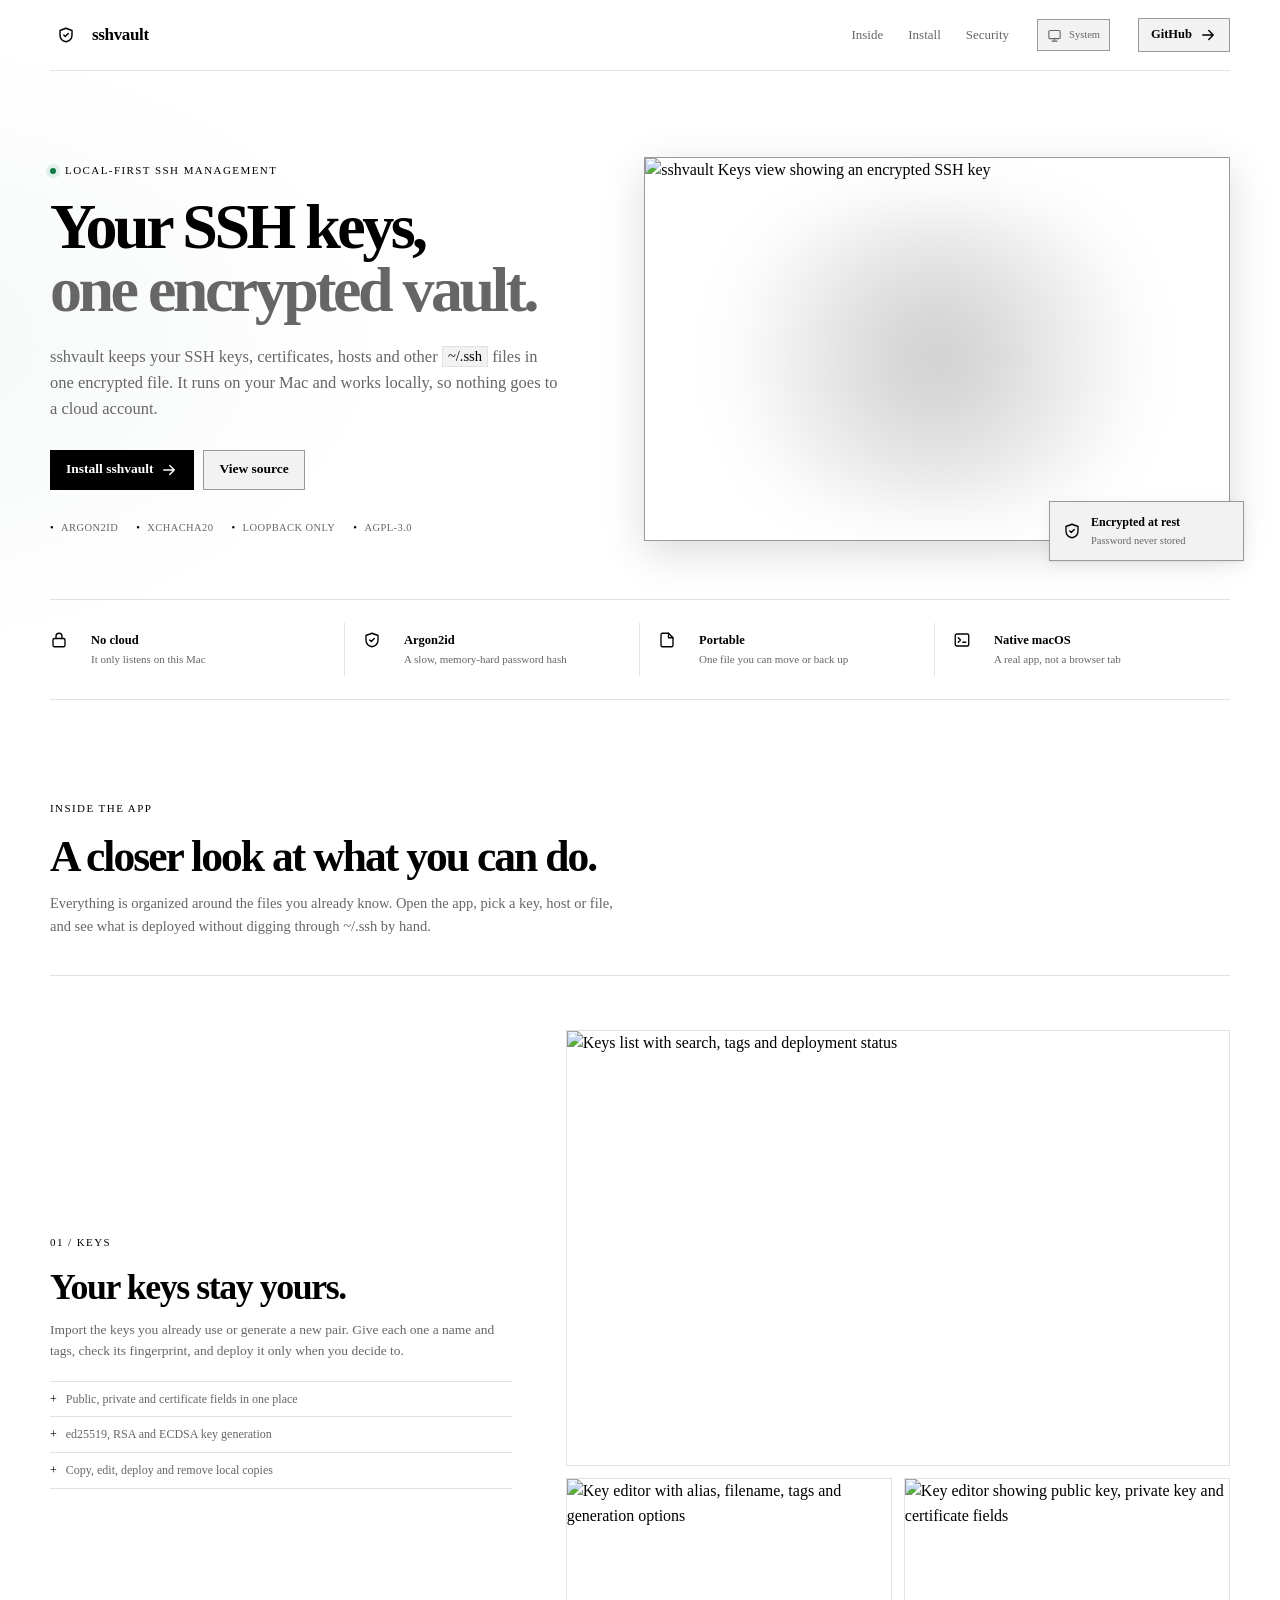
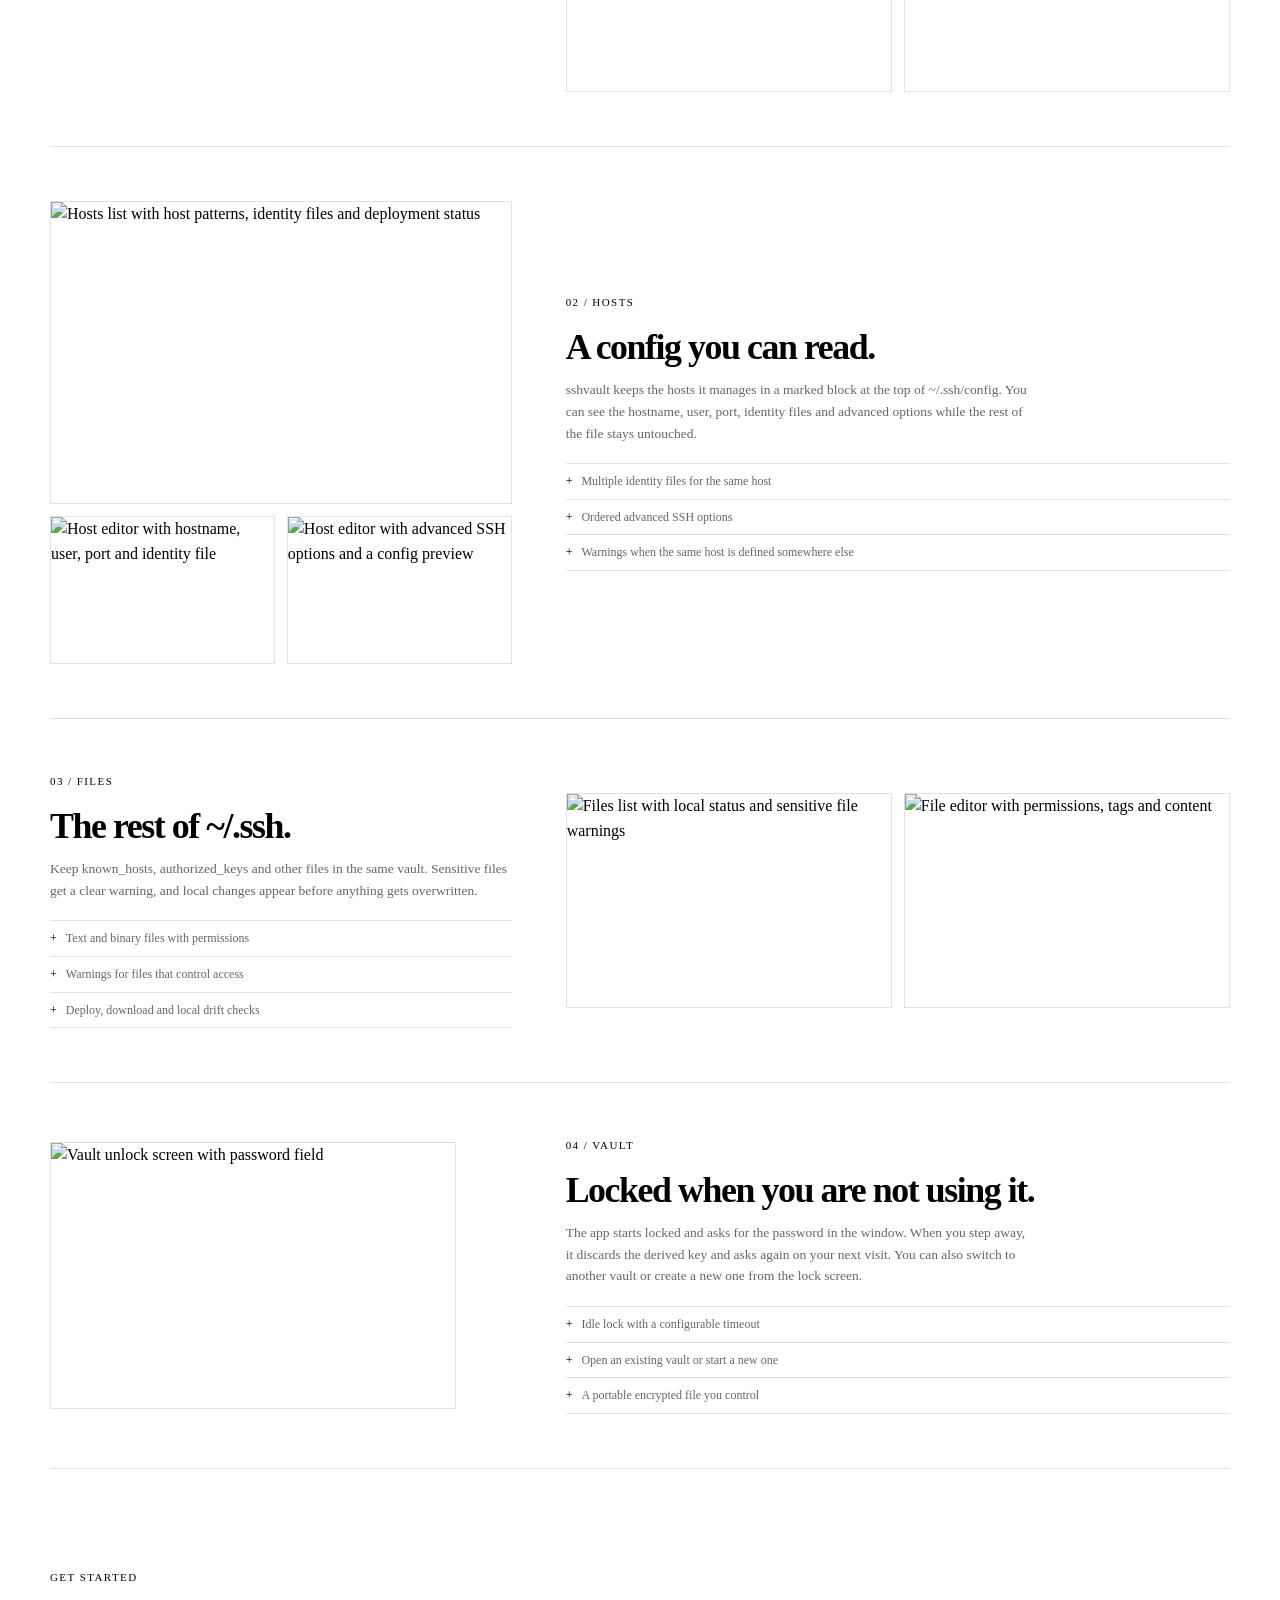
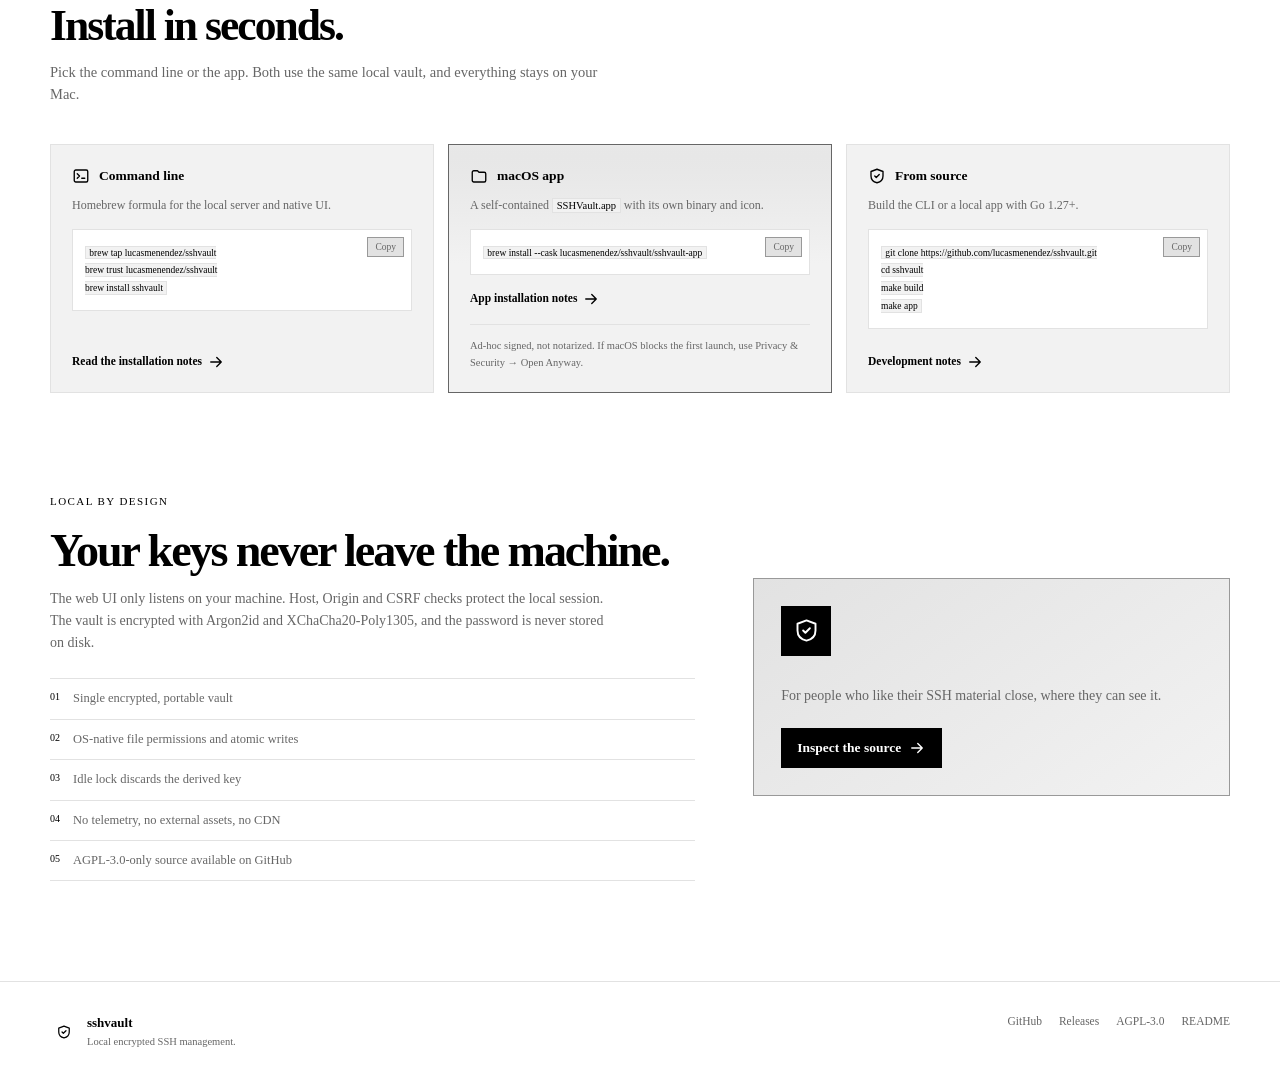
==== commit 4d7aaa3d: "Refine landing sections and theme controls" ====
--- a/site/index.html
+++ b/site/index.html
@@ -4,9 +4,9 @@
   <meta charset="utf-8">
   <meta name="viewport" content="width=device-width, initial-scale=1">
   <meta name="color-scheme" content="light dark">
-  <title>sshvault — a local encrypted vault for SSH</title>
+  <title>sshvault | a local encrypted vault for SSH</title>
   <meta name="description" content="A local-first, encrypted vault for SSH keys, certificates, hosts and files. Native macOS app and Homebrew install.">
-  <meta property="og:title" content="sshvault — a local encrypted vault for SSH">
+  <meta property="og:title" content="sshvault | a local encrypted vault for SSH">
   <meta property="og:description" content="Keep SSH keys, certificates, hosts and ~/.ssh files in one encrypted, portable vault.">
   <meta property="og:type" content="website">
   <meta property="og:url" content="https://lucasmenendez.github.io/sshvault/">
@@ -27,6 +27,9 @@
     <symbol id="i-terminal" viewBox="0 0 24 24"><rect x="3" y="4" width="18" height="16" rx="2"/><path d="m7 9 3 3-3 3M13 15h4"/></symbol>
     <symbol id="i-folder" viewBox="0 0 24 24"><path d="M3 7a2 2 0 0 1 2-2h5l2 2h7a2 2 0 0 1 2 2v9a2 2 0 0 1-2 2H5a2 2 0 0 1-2-2z"/></symbol>
     <symbol id="i-arrow" viewBox="0 0 24 24"><path d="M5 12h14m-6-6 6 6-6 6"/></symbol>
+    <symbol id="i-monitor" viewBox="0 0 24 24"><rect x="3" y="4" width="18" height="13" rx="2"/><path d="M8 21h8M12 17v4"/></symbol>
+    <symbol id="i-sun" viewBox="0 0 24 24"><circle cx="12" cy="12" r="4"/><path d="M12 2v2M12 20v2M4.9 4.9l1.4 1.4M17.7 17.7l1.4 1.4M2 12h2M20 12h2M4.9 19.1l1.4-1.4M17.7 6.3l1.4-1.4"/></symbol>
+    <symbol id="i-moon" viewBox="0 0 24 24"><path d="M20 15.2A8.5 8.5 0 0 1 8.8 4 8.5 8.5 0 1 0 20 15.2z"/></symbol>
   </svg>
 
   <header class="topbar">
@@ -35,19 +38,21 @@
       <span>sshvault</span>
     </a>
     <nav aria-label="Main navigation">
-      <a href="#features">Features</a>
-      <a href="#screenshots">Screenshots</a>
+      <a href="#inside">Inside</a>
       <a href="#install">Install</a>
       <a href="#security">Security</a>
     </nav>
-    <label class="theme-control">
-      <span class="sr-only">Theme</span>
-      <select id="theme-select" aria-label="Theme">
-        <option value="">System</option>
-        <option value="light">Light</option>
-        <option value="dark">Dark</option>
-      </select>
-    </label>
+    <details class="dropdown theme-dropdown" id="theme-menu">
+      <summary aria-label="Theme: System">
+        <svg class="icon" aria-hidden="true"><use id="theme-icon" href="#i-monitor"/></svg>
+        <span id="theme-label">System</span>
+      </summary>
+      <ul>
+        <li><button type="button" class="theme-option" data-theme-value="" aria-pressed="true"><svg class="icon" aria-hidden="true"><use href="#i-monitor"/></svg><span>System</span></button></li>
+        <li><button type="button" class="theme-option" data-theme-value="light" aria-pressed="false"><svg class="icon" aria-hidden="true"><use href="#i-sun"/></svg><span>Light</span></button></li>
+        <li><button type="button" class="theme-option" data-theme-value="dark" aria-pressed="false"><svg class="icon" aria-hidden="true"><use href="#i-moon"/></svg><span>Dark</span></button></li>
+      </ul>
+    </details>
     <a class="button small" href="https://github.com/lucasmenendez/sshvault">GitHub <svg class="icon" aria-hidden="true"><use href="#i-arrow"/></svg></a>
   </header>
 
@@ -56,7 +61,7 @@
       <div class="hero-copy">
         <p class="eyebrow"><span class="pulse"></span> Local-first SSH management</p>
         <h1>Your SSH keys,<br><em>one encrypted vault.</em></h1>
-        <p class="lede">A local manager for SSH keys, certificates, hosts and <code>~/.ssh</code> files. Everything lives in a single portable, encrypted file — never in a cloud account.</p>
+        <p class="lede">sshvault keeps your SSH keys, certificates, hosts and other <code>~/.ssh</code> files in one encrypted file. It runs on your Mac and works locally, so nothing goes to a cloud account.</p>
         <div class="actions">
           <a class="button primary" href="#install">Install sshvault <svg class="icon" aria-hidden="true"><use href="#i-arrow"/></svg></a>
           <a class="button" href="https://github.com/lucasmenendez/sshvault">View source</a>
@@ -82,95 +87,98 @@
     </section>
 
     <section class="trust" aria-label="Technical highlights">
-      <div><span class="trust-icon"><svg class="icon" aria-hidden="true"><use href="#i-lock"/></svg></span><strong>No cloud</strong><span>Only loopback listens</span></div>
-      <div><span class="trust-icon"><svg class="icon" aria-hidden="true"><use href="#i-shield"/></svg></span><strong>Argon2id</strong><span>Memory-hard key derivation</span></div>
-      <div><span class="trust-icon"><svg class="icon" aria-hidden="true"><use href="#i-file"/></svg></span><strong>Portable</strong><span>One encrypted vault file</span></div>
-      <div><span class="trust-icon"><svg class="icon" aria-hidden="true"><use href="#i-terminal"/></svg></span><strong>Native macOS</strong><span>Glaze WebView app</span></div>
-    </section>
-
-    <section id="features" class="section">
-      <div class="section-head">
-        <p class="eyebrow">A complete SSH workspace</p>
-        <h2>Everything in <code>~/.ssh</code>, under control.</h2>
-        <p>Review, edit, generate and deploy without losing track of what lives inside the vault and what is projected to disk.</p>
-      </div>
-      <div class="feature-grid">
-        <article class="feature">
-          <span class="feature-icon"><svg class="icon" aria-hidden="true"><use href="#i-key"/></svg></span>
-          <h3>Keys and certificates</h3>
-          <p>Import existing keys, generate ed25519, RSA or ECDSA pairs, inspect fingerprints and deploy or remove local copies.</p>
-        </article>
-        <article class="feature">
-          <span class="feature-icon"><svg class="icon" aria-hidden="true"><use href="#i-server"/></svg></span>
-          <h3>Hosts and config</h3>
-          <p>Manage a marked block in <code>~/.ssh/config</code>, multiple IdentityFiles, advanced options and duplicate host warnings.</p>
-        </article>
-        <article class="feature">
-          <span class="feature-icon"><svg class="icon" aria-hidden="true"><use href="#i-file"/></svg></span>
-          <h3>Other files</h3>
-          <p>Keep <code>known_hosts</code>, <code>authorized_keys</code> and other files in the same vault with download, deploy and drift checks.</p>
-        </article>
-        <article class="feature">
-          <span class="feature-icon"><svg class="icon" aria-hidden="true"><use href="#i-refresh"/></svg></span>
-          <h3>Import and review</h3>
-          <p>Scan <code>~/.ssh</code> safely, preview everything first and apply imports only when you confirm.</p>
-        </article>
-        <article class="feature">
-          <span class="feature-icon"><svg class="icon" aria-hidden="true"><use href="#i-lock"/></svg></span>
-          <h3>Locked by default</h3>
-          <p>The app starts locked, asks for the password in the UI and discards the derived key when idle.</p>
-        </article>
-        <article class="feature">
-          <span class="feature-icon"><svg class="icon" aria-hidden="true"><use href="#i-folder"/></svg></span>
-          <h3>Native app</h3>
-          <p>Install the CLI or the self-contained macOS app. Both use the same local server and encrypted vault.</p>
-        </article>
-      </div>
-    </section>
-
-    <section id="screenshots" class="section">
+      <div><span class="trust-icon"><svg class="icon" aria-hidden="true"><use href="#i-lock"/></svg></span><strong>No cloud</strong><span>It only listens on this Mac</span></div>
+      <div><span class="trust-icon"><svg class="icon" aria-hidden="true"><use href="#i-shield"/></svg></span><strong>Argon2id</strong><span>A slow, memory-hard password hash</span></div>
+      <div><span class="trust-icon"><svg class="icon" aria-hidden="true"><use href="#i-file"/></svg></span><strong>Portable</strong><span>One file you can move or back up</span></div>
+      <div><span class="trust-icon"><svg class="icon" aria-hidden="true"><use href="#i-terminal"/></svg></span><strong>Native macOS</strong><span>A real app, not a browser tab</span></div>
+    </section>
+
+    <section id="inside" class="section">
       <div class="section-head">
         <p class="eyebrow">Inside the app</p>
-        <h2>Designed to stay out of the way.</h2>
-        <p>Native tables, a fixed workspace and focused forms for the things you actually change.</p>
-      </div>
-      <div class="gallery">
-        <figure>
-          <img src="assets/screenshots/keys-list.png" width="1600" height="1048" loading="lazy" decoding="async" alt="Keys list with search, tags and deployment status">
-          <figcaption><strong>Keys</strong><span>Search, tags and local status.</span></figcaption>
-        </figure>
-        <figure>
-          <img src="assets/screenshots/key-modal-1.png" width="1600" height="1048" loading="lazy" decoding="async" alt="Key editor with alias, filename, tags and generation options">
-          <figcaption><strong>Key details</strong><span>Metadata and key generation.</span></figcaption>
-        </figure>
-        <figure>
-          <img src="assets/screenshots/key-modal-2.png" width="1600" height="1048" loading="lazy" decoding="async" alt="Key editor showing public key, private key and certificate fields">
-          <figcaption><strong>Key material</strong><span>Public, private and certificate fields.</span></figcaption>
-        </figure>
-        <figure>
-          <img src="assets/screenshots/hosts-list.png" width="1600" height="1048" loading="lazy" decoding="async" alt="Hosts list with host patterns, identity files and deployment status">
-          <figcaption><strong>Hosts</strong><span>Hosts, identities and status.</span></figcaption>
-        </figure>
-        <figure>
-          <img src="assets/screenshots/host-modal-1.png" width="1600" height="1048" loading="lazy" decoding="async" alt="Host editor with hostname, user, port and identity file">
-          <figcaption><strong>Host editor</strong><span>Fields for the common settings.</span></figcaption>
-        </figure>
-        <figure>
-          <img src="assets/screenshots/host-modal-2.png" width="1600" height="1048" loading="lazy" decoding="async" alt="Host editor with advanced SSH options and a config preview">
-          <figcaption><strong>Advanced options</strong><span>Ordered directives and preview.</span></figcaption>
-        </figure>
-        <figure>
-          <img src="assets/screenshots/file-list.png" width="1600" height="1048" loading="lazy" decoding="async" alt="Files list with local status and sensitive file warnings">
-          <figcaption><strong>Files</strong><span>Local files and sensitive warnings.</span></figcaption>
-        </figure>
-        <figure>
-          <img src="assets/screenshots/file-modal.png" width="1600" height="1048" loading="lazy" decoding="async" alt="File editor with permissions, tags and content">
-          <figcaption><strong>File editor</strong><span>Text, permissions and deploy.</span></figcaption>
-        </figure>
-        <figure>
-          <img src="assets/screenshots/vault-unlock.png" width="1600" height="1048" loading="lazy" decoding="async" alt="Vault unlock screen with password field">
-          <figcaption><strong>Lock screen</strong><span>The vault starts locked.</span></figcaption>
-        </figure>
+        <h2>A closer look at what you can do.</h2>
+        <p>Everything is organized around the files you already know. Open the app, pick a key, host or file, and see what is deployed without digging through ~/.ssh by hand.</p>
+      </div>
+
+      <div class="tour">
+        <div class="tour-row">
+          <div class="tour-copy">
+            <p class="eyebrow">01 / Keys</p>
+            <h2>Your keys stay yours.</h2>
+            <p>Import the keys you already use or generate a new pair. Give each one a name and tags, check its fingerprint, and deploy it only when you decide to.</p>
+            <ul class="tour-points">
+              <li>Public, private and certificate fields in one place</li>
+              <li>ed25519, RSA and ECDSA key generation</li>
+              <li>Copy, edit, deploy and remove local copies</li>
+            </ul>
+          </div>
+          <div class="tour-shots shots-3">
+            <figure class="shot-main">
+              <img src="assets/screenshots/keys-list.png" width="1600" height="1048" loading="lazy" decoding="async" alt="Keys list with search, tags and deployment status">
+            </figure>
+            <div class="shot-pair">
+              <figure><img src="assets/screenshots/key-modal-1.png" width="1600" height="1048" loading="lazy" decoding="async" alt="Key editor with alias, filename, tags and generation options"></figure>
+              <figure><img src="assets/screenshots/key-modal-2.png" width="1600" height="1048" loading="lazy" decoding="async" alt="Key editor showing public key, private key and certificate fields"></figure>
+            </div>
+          </div>
+        </div>
+
+        <div class="tour-row reverse">
+          <div class="tour-copy">
+            <p class="eyebrow">02 / Hosts</p>
+            <h2>A config you can read.</h2>
+            <p>sshvault keeps the hosts it manages in a marked block at the top of ~/.ssh/config. You can see the hostname, user, port, identity files and advanced options while the rest of the file stays untouched.</p>
+            <ul class="tour-points">
+              <li>Multiple identity files for the same host</li>
+              <li>Ordered advanced SSH options</li>
+              <li>Warnings when the same host is defined somewhere else</li>
+            </ul>
+          </div>
+          <div class="tour-shots shots-3">
+            <figure class="shot-main">
+              <img src="assets/screenshots/hosts-list.png" width="1600" height="1048" loading="lazy" decoding="async" alt="Hosts list with host patterns, identity files and deployment status">
+            </figure>
+            <div class="shot-pair">
+              <figure><img src="assets/screenshots/host-modal-1.png" width="1600" height="1048" loading="lazy" decoding="async" alt="Host editor with hostname, user, port and identity file"></figure>
+              <figure><img src="assets/screenshots/host-modal-2.png" width="1600" height="1048" loading="lazy" decoding="async" alt="Host editor with advanced SSH options and a config preview"></figure>
+            </div>
+          </div>
+        </div>
+
+        <div class="tour-row">
+          <div class="tour-copy">
+            <p class="eyebrow">03 / Files</p>
+            <h2>The rest of ~/.ssh.</h2>
+            <p>Keep known_hosts, authorized_keys and other files in the same vault. Sensitive files get a clear warning, and local changes appear before anything gets overwritten.</p>
+            <ul class="tour-points">
+              <li>Text and binary files with permissions</li>
+              <li>Warnings for files that control access</li>
+              <li>Deploy, download and local drift checks</li>
+            </ul>
+          </div>
+          <div class="tour-shots shots-2">
+            <figure><img src="assets/screenshots/file-list.png" width="1600" height="1048" loading="lazy" decoding="async" alt="Files list with local status and sensitive file warnings"></figure>
+            <figure><img src="assets/screenshots/file-modal.png" width="1600" height="1048" loading="lazy" decoding="async" alt="File editor with permissions, tags and content"></figure>
+          </div>
+        </div>
+
+        <div class="tour-row reverse">
+          <div class="tour-copy">
+            <p class="eyebrow">04 / Vault</p>
+            <h2>Locked when you are not using it.</h2>
+            <p>The app starts locked and asks for the password in the window. When you step away, it discards the derived key and asks again on your next visit. You can also switch to another vault or create a new one from the lock screen.</p>
+            <ul class="tour-points">
+              <li>Idle lock with a configurable timeout</li>
+              <li>Open an existing vault or start a new one</li>
+              <li>A portable encrypted file you control</li>
+            </ul>
+          </div>
+          <div class="tour-shots shots-1">
+            <figure class="shot-main">
+              <img src="assets/screenshots/vault-unlock.png" width="1600" height="1048" loading="lazy" decoding="async" alt="Vault unlock screen with password field">
+            </figure>
+          </div>
+        </div>
       </div>
     </section>
 
@@ -178,7 +186,7 @@
       <div class="section-head">
         <p class="eyebrow">Get started</p>
         <h2>Install in seconds.</h2>
-        <p>Use Homebrew for the command, the app, or both. Everything stays on your Mac.</p>
+        <p>Pick the command line or the app. Both use the same local vault, and everything stays on your Mac.</p>
       </div>
       <div class="install-grid">
         <article class="install-card">
@@ -221,7 +229,7 @@
       <div class="security-copy">
         <p class="eyebrow">Local by design</p>
         <h2>Your keys never leave the machine.</h2>
-        <p>The web UI binds to loopback only. Host, Origin and CSRF checks protect the local session. The vault is encrypted with Argon2id and XChaCha20-Poly1305, and the password is never stored on disk.</p>
+        <p>The web UI only listens on your machine. Host, Origin and CSRF checks protect the local session. The vault is encrypted with Argon2id and XChaCha20-Poly1305, and the password is never stored on disk.</p>
         <ul class="check-list">
           <li><span>01</span>Single encrypted, portable vault</li>
           <li><span>02</span>OS-native file permissions and atomic writes</li>
@@ -232,7 +240,7 @@
       </div>
       <div class="security-card">
         <div class="security-mark"><svg class="icon" aria-hidden="true"><use href="#i-shield"/></svg></div>
-        <p>Designed for people who keep their SSH material close.</p>
+        <p>For people who like their SSH material close, where they can see it.</p>
         <a class="button primary" href="https://github.com/lucasmenendez/sshvault">Inspect the source <svg class="icon" aria-hidden="true"><use href="#i-arrow"/></svg></a>
       </div>
     </section>
--- a/site/styles.css
+++ b/site/styles.css
@@ -117,7 +117,7 @@
   background: var(--s-code-bg);
   border: 1px solid var(--s-border);
   padding: 0.1em 0.35em;
-  border-radius: 5px;
+  border-radius: var(--s-radius);
 }
 .sprite { position: absolute; width: 0; height: 0; overflow: hidden; }
 .icon {
@@ -155,7 +155,7 @@
   letter-spacing: -0.02em;
   font-size: 17px;
 }
-.brand img { border-radius: 9px; }
+.brand img { border-radius: var(--s-radius); }
 .topbar nav {
   display: flex;
   align-items: center;
@@ -173,18 +173,34 @@
   position: absolute; width: 1px; height: 1px; padding: 0; margin: -1px;
   overflow: hidden; clip: rect(0, 0, 0, 0); white-space: nowrap; border: 0;
 }
-.theme-control { display: inline-flex; align-items: center; }
-.theme-control select {
-  appearance: none; min-width: 92px; height: 32px; padding: 0 26px 0 9px;
-  border: 1px solid var(--border-strong); border-radius: 6px;
-  background:
-    linear-gradient(45deg, transparent 50%, var(--text-2) 50%) calc(100% - 13px) 13px / 5px 5px no-repeat,
-    linear-gradient(135deg, var(--text-2) 50%, transparent 50%) calc(100% - 9px) 13px / 5px 5px no-repeat,
-    var(--s-card);
-  color: var(--text); font-family: var(--mono); font-size: 10.5px;
-  cursor: pointer;
-}
-.theme-control select:hover { border-color: var(--s-primary); }
+.theme-dropdown { position: relative; margin: 0; border: 0; }
+.theme-dropdown summary {
+  display: inline-flex; align-items: center; gap: 7px;
+  height: 32px; padding: 0 9px;
+  border: 1px solid var(--border-strong);
+  border-radius: var(--s-radius);
+  background: var(--s-card); color: var(--text-2);
+  font-family: var(--mono); font-size: 10.5px;
+  cursor: pointer; list-style: none; white-space: nowrap;
+}
+.theme-dropdown summary::-webkit-details-marker { display: none; }
+.theme-dropdown summary:hover { border-color: var(--s-primary); color: var(--text); }
+.theme-dropdown summary .icon { width: 15px; height: 15px; }
+.theme-dropdown ul {
+  position: absolute; top: calc(100% + 6px); right: 0; z-index: 30;
+  min-width: 152px; margin: 0; padding: 5px; list-style: none;
+  background: var(--s-card); border: 1px solid var(--border-strong);
+  border-radius: var(--s-radius); box-shadow: var(--s-shadow-lg);
+}
+.theme-dropdown li { margin: 0; }
+.theme-option {
+  display: flex; align-items: center; gap: 8px; width: 100%;
+  padding: 8px 9px; border: 0; border-radius: var(--s-radius);
+  background: transparent; color: var(--text-2);
+  font: inherit; font-size: 12px; text-align: left; cursor: pointer;
+}
+.theme-option:hover, .theme-option[aria-pressed="true"] { background: var(--s-surface); color: var(--text); }
+.theme-option .icon { width: 16px; height: 16px; color: var(--s-muted); }
 
 .button {
   display: inline-flex;
@@ -194,7 +210,7 @@
   min-height: 40px;
   padding: 0 15px;
   border: 1px solid var(--border-strong);
-  border-radius: 8px;
+  border-radius: var(--s-radius);
   background: var(--surface);
   color: var(--text);
   text-decoration: none;
@@ -282,7 +298,7 @@
   width: 100%;
   height: auto;
   border: 1px solid var(--border-strong);
-  border-radius: 14px;
+  border-radius: var(--s-radius);
   box-shadow: var(--s-shadow-lg);
 }
 .floating-card {
@@ -296,7 +312,7 @@
   padding: 11px 13px;
   background: var(--s-card);
   border: 1px solid var(--border-strong);
-  border-radius: 9px;
+  border-radius: var(--s-radius);
   box-shadow: var(--s-shadow);
   color: var(--s-primary);
 }
@@ -341,6 +357,51 @@
 }
 .section-head > p:last-child { margin: 0; color: var(--text-2); max-width: 570px; font-size: 14.5px; }
 
+.tour { border-top: 1px solid var(--border); }
+.tour-row {
+  display: grid;
+  grid-template-columns: minmax(0, .82fr) minmax(0, 1.18fr);
+  gap: 54px;
+  align-items: center;
+  padding: 54px 0;
+  border-bottom: 1px solid var(--border);
+}
+.tour-row.reverse .tour-copy { order: 2; }
+.tour-row.reverse .tour-shots { order: 1; }
+.tour-copy h2 {
+  margin: 0 0 13px;
+  font-size: clamp(27px, 2.8vw, 37px);
+  line-height: 1.06;
+  letter-spacing: -0.04em;
+  font-weight: 630;
+}
+.tour-copy > p:not(.eyebrow) {
+  max-width: 470px;
+  margin: 0 0 19px;
+  color: var(--text-2);
+  font-size: 13.5px;
+  line-height: 1.6;
+}
+.tour-points {
+  margin: 0; padding: 0; list-style: none;
+  border-top: 1px solid var(--border);
+}
+.tour-points li {
+  padding: 8px 0; border-bottom: 1px solid var(--border);
+  color: var(--text-2); font-size: 12px;
+}
+.tour-points li::before { content: "+"; color: var(--s-primary); margin-right: 9px; font-family: var(--mono); }
+.tour-shots { display: flex; flex-direction: column; gap: 12px; min-width: 0; }
+.tour-shots figure {
+  min-width: 0; margin: 0; padding: 0; overflow: hidden;
+  border: 1px solid var(--border);
+  border-radius: var(--s-radius);
+  background: var(--surface);
+}
+.tour-shots img { width: 100%; height: auto; display: block; background: var(--s-bg); }
+.shot-pair, .shots-2 { display: grid; grid-template-columns: 1fr 1fr; gap: 12px; min-width: 0; }
+.shots-1 { display: grid; }
+.shots-1 .shot-main { max-width: 88%; }
 .feature-grid {
   display: grid;
   grid-template-columns: repeat(3, 1fr);
@@ -350,7 +411,10 @@
 }
 .feature {
   min-height: 218px;
+  margin: 0;
   padding: 25px 23px;
+  border-radius: var(--s-radius);
+  box-shadow: none;
   background: var(--surface);
 }
 .feature:hover { background: var(--s-card-section); }
@@ -361,7 +425,7 @@
   height: 34px;
   margin-bottom: 31px;
   border: 1px solid var(--border-strong);
-  border-radius: 7px;
+  border-radius: var(--s-radius);
   color: var(--s-primary);
 }
 .feature h3 { margin: 0 0 8px; font-size: 14px; letter-spacing: -0.01em; }
@@ -378,12 +442,12 @@
   padding: 7px;
   background: var(--surface);
   border: 1px solid var(--border);
-  border-radius: 8px;
+  border-radius: var(--s-radius);
 }
 .gallery img {
   width: 100%;
   height: auto;
-  border-radius: 4px;
+  border-radius: var(--s-radius);
   background: var(--s-bg);
 }
 .gallery figcaption {
@@ -397,30 +461,34 @@
 
 .install-grid {
   display: grid;
-  grid-template-columns: repeat(3, 1fr);
+  grid-template-columns: repeat(3, minmax(0, 1fr));
   gap: 14px;
+  min-width: 0;
 }
 .install-card {
   display: flex;
   flex-direction: column;
+  min-width: 0;
+  margin: 0;
   padding: 21px;
   background: var(--surface);
   border: 1px solid var(--border);
-  border-radius: 9px;
+  border-radius: var(--s-radius);
+  box-shadow: none;
 }
 .install-card.featured { border-color: color-mix(in srgb, var(--s-primary) 55%, var(--s-border)); background: linear-gradient(180deg, color-mix(in srgb, var(--s-primary) 8%, transparent), var(--surface) 48%); }
 .install-head { display: flex; align-items: center; gap: 9px; margin-bottom: 9px; color: var(--s-primary); }
 .install-head h3 { margin: 0; color: var(--text); font-size: 13.5px; }
 .install-card > p { color: var(--text-3); font-size: 12px; line-height: 1.55; }
-.command { position: relative; margin: 3px 0 15px; border: 1px solid var(--border); border-radius: 7px; background: var(--bg-deep); overflow: hidden; }
-.command pre { margin: 0; padding: 13px 44px 13px 12px; overflow-x: auto; color: var(--s-text); font-size: 10.8px; line-height: 1.65; }
+.command { position: relative; min-width: 0; max-width: 100%; margin: 3px 0 15px; border: 1px solid var(--border); border-radius: var(--s-radius); background: var(--bg-deep); overflow: hidden; }
+.command pre { min-width: 0; max-width: 100%; margin: 0; padding: 13px 44px 13px 12px; overflow-x: auto; color: var(--s-text); font-size: 10.8px; line-height: 1.65; }
 .copy {
   position: absolute;
   top: 7px;
   right: 7px;
   padding: 4px 7px;
   border: 1px solid var(--border-strong);
-  border-radius: 4px;
+  border-radius: var(--s-radius);
   background: var(--s-card-section);
   color: var(--text-2);
   font-family: var(--mono);
@@ -456,10 +524,10 @@
 .security-card {
   padding: 27px;
   border: 1px solid var(--border-strong);
-  border-radius: 10px;
+  border-radius: var(--s-radius);
   background: linear-gradient(145deg, var(--s-card-section), var(--s-card));
 }
-.security-mark { display: grid; place-items: center; width: 50px; height: 50px; margin-bottom: 29px; border-radius: 10px; background: var(--s-primary); color: var(--s-on-primary); }
+.security-mark { display: grid; place-items: center; width: 50px; height: 50px; margin-bottom: 29px; border-radius: var(--s-radius); background: var(--s-primary); color: var(--s-on-primary); }
 .security-mark .icon { width: 27px; height: 27px; stroke-width: 1.7; }
 .security-card p { margin: 0 0 22px; color: var(--text-2); font-size: 14px; }
 
@@ -474,7 +542,7 @@
   gap: 24px;
 }
 .footer-brand { display: grid; grid-template-columns: 28px auto; gap: 1px 9px; align-items: center; }
-.footer-brand img { grid-row: span 2; border-radius: 7px; }
+.footer-brand img { grid-row: span 2; border-radius: var(--s-radius); }
 .footer-brand span { font-size: 13px; font-weight: 650; }
 .footer-brand small { color: var(--text-3); font-size: 10.5px; }
 .footer-links { display: flex; flex-wrap: wrap; gap: 17px; }
@@ -487,6 +555,11 @@
   .hero h1 em { white-space: normal; }
   .hero-visual { max-width: 800px; }
   .floating-card { right: 14px; }
+  .tour-row { grid-template-columns: 1fr; gap: 24px; padding: 38px 0; }
+  .tour-row.reverse .tour-copy,
+  .tour-row.reverse .tour-shots { order: initial; }
+  .tour-row.reverse .tour-copy { order: 1; }
+  .tour-row.reverse .tour-shots { order: 2; }
   .feature-grid { grid-template-columns: repeat(2, 1fr); }
   .gallery { grid-template-columns: repeat(2, 1fr); }
   .install-grid { grid-template-columns: 1fr; max-width: 680px; }
@@ -500,14 +573,13 @@
 @media (max-width: 700px) {
   .topbar { width: calc(100% - 28px); gap: 14px; padding: 13px 0; }
   .topbar nav { display: none; }
-  .theme-control { margin-left: auto; }
+  .theme-dropdown { margin-left: auto; }
   .topbar .button { margin-left: 0; }
-  .theme-control select { min-width: 88px; }
   .hero, .trust, .section, .footer-inner { width: calc(100% - 28px); }
   .hero { padding-top: 52px; padding-bottom: 34px; }
   .hero h1 { font-size: clamp(42px, 12vw, 60px); }
   .lede { font-size: 14.5px; }
-  .screenshot { border-radius: 9px; }
+  .screenshot { border-radius: var(--s-radius); }
   .floating-card { position: relative; right: auto; bottom: auto; display: inline-flex; margin-top: 12px; }
   .trust { grid-template-columns: 1fr 1fr; }
   .trust > div { padding: 11px 9px; }
@@ -520,6 +592,10 @@
   .feature { min-height: 0; padding: 21px; }
   .feature-icon { margin-bottom: 22px; }
   .gallery { gap: 12px; }
+  .tour-row { gap: 20px; padding: 32px 0; }
+  .tour-points li { font-size: 11.5px; }
+  .shot-pair, .shots-2 { grid-template-columns: 1fr; }
+  .shots-1 .shot-main { max-width: 100%; }
   .security { padding-bottom: 70px; }
   .footer-inner { flex-direction: column; }
   .footer-links { gap: 13px; }
